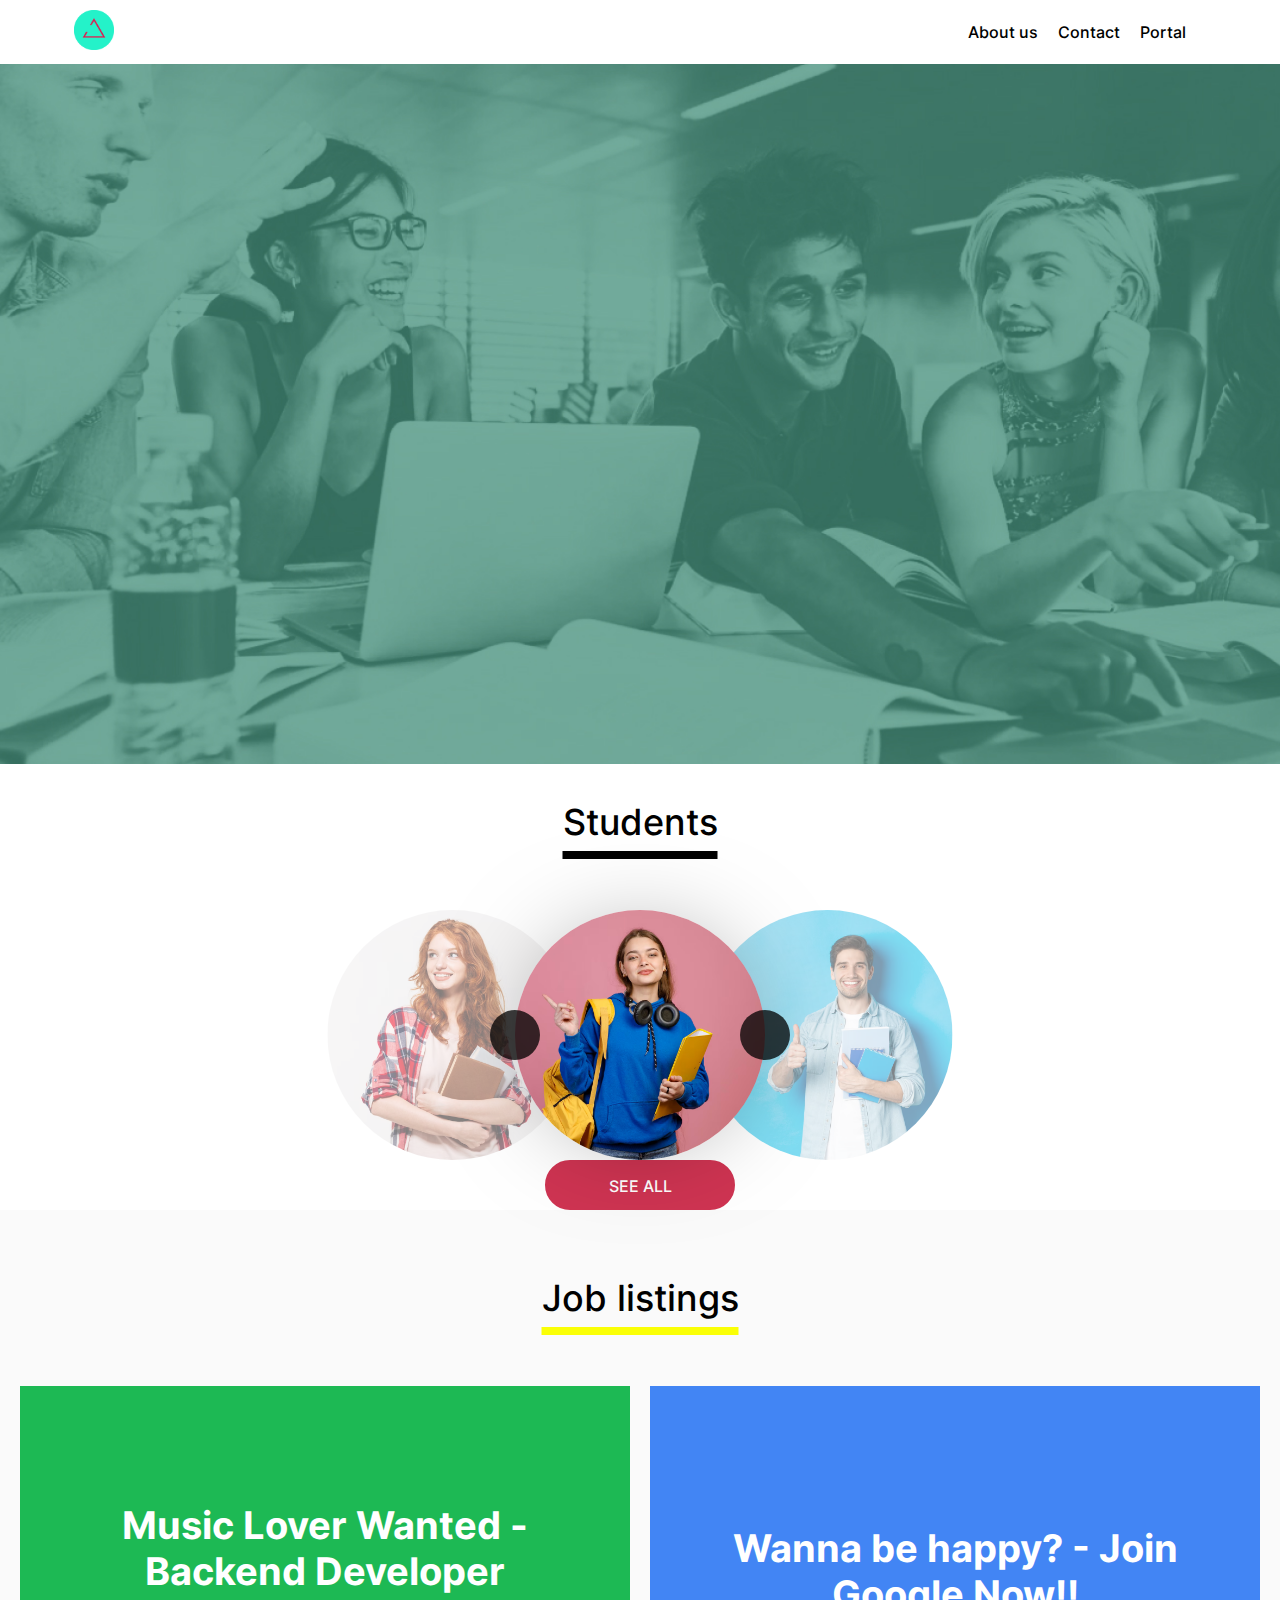
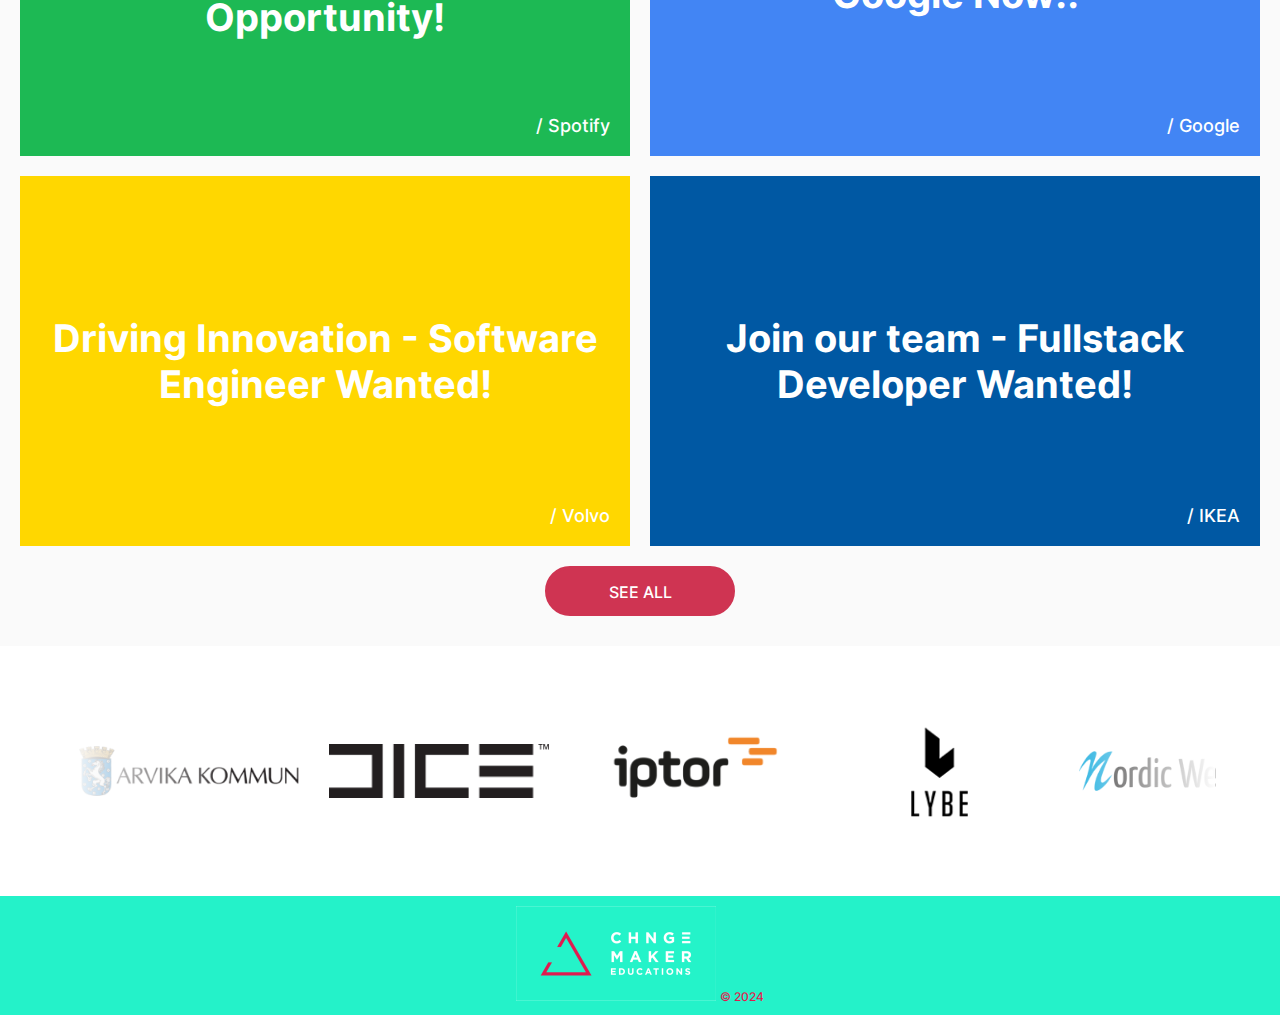
==== index.html @ f0b36feb "added button for student-slider" ====
<!DOCTYPE html>
<html lang="en">
  <head>
    <meta charset="UTF-8" />
    <meta name="viewport" content="width=device-width, initial-scale=1.0" />
    <title>LIA - Portal</title>
    <link rel="stylesheet" href="./styles/main.css" />
    <link rel="stylesheet" href="./styles/header-footer.css" />
    <link rel="stylesheet" href="./styles/media-query.css" />
    <link rel="stylesheet" href="./styles/org-slider.css" />
    <link rel="stylesheet" href="./styles/partner-card.css" />
    <link rel="stylesheet" href="./styles/student-slider.css">

    <script src="./scripts/jquery-3.7.1.js" defer></script>
    <script src="./scripts/mobile-menu.js" defer></script>
    <script src="./scripts/org-slider.js" defer></script>
    <script src="./scripts/partners.js" defer></script>
    <script src="./scripts/student-slider.js" defer></script>
  </head>
  <body>
    <header>
      <div class="logo">
        <a href="./index.html"><img src="./Images/logo.ico" /></a>
      </div>
      <nav id="main-nav">
        <div id="hamburger-menu">&#9776;</div>
        <ul id="menu">
          <li><a href="./html/about.html">About us</a></li>
          <li><a href="">Contact</a></li>
          <li class="portal-item">
            <a href="">Portal</a>
            <ul class="submenu">
              <li><a href="">students</a></li>
              <li><a href="">companies</a></li>
            </ul>
          </li>
        </ul>
      </nav>
    </header>

    <section class="banner"></section>
    

  <section class="students-container">
      <h3 class="section-title">Students</h3>
    <section class="student-slider-container">
      <div class="student-slider">
        <div class="student-picture active"><img src="Images/Student-slider/Student1.png" alt="Student#1"></div>
        <div class="student-picture next"><img src="Images/Student-slider/student2.png" alt="Student#2"></div>
        <div class="student-picture"><img src="Images/Student-slider/student3.png" alt="Student#3"></div>
        <div class="student-picture"><img src="Images/Student-slider/student4.png" alt="Student#4"></div>
        <div class="student-picture"><img src="Images/Student-slider/student5.png" alt="Student#5"></div>
        <div class="student-picture"><img src="Images/Student-slider/student6.png" alt="Student#6"></div>
        <div class="student-picture"><img src="Images/Student-slider/student7.png" alt="Student#7"></div>
        <div class="student-picture"><img src="Images/Student-slider/student8.png" alt="Student#8"></div>
        <div class="student-picture"><img src="Images/Student-slider/student9.png" alt="Student#9"></div>
        <div class="student-picture"><img src="Images/Student-slider/student10.png" alt="Student#10"></div>
        <div class="student-picture"><img src="Images/Student-slider/student11.png" alt="Student#11"></div>
        <div class="student-picture prev"><img src="Images/Student-slider/student12.png" alt="Student#12"></div>
          <div class="button-container">  
            <div class="button"><i></i></div>
            <div class="button"><i></i></div>
        </div>
      </div>
    </section>
    <div class="button-container-seeall">
      <div>
        <a href="html/student-page.html"><button class="see-all">SEE ALL</button></a>
      </div>
    </div>
  </section>

    <section class="partners">
      <h3 class="section-title">Job listings</h3>
      <div class="partner-cards"></div>
      <button class="see-all">SEE ALL</button>
    </section>

    <div id="popup-overlay" class="hidden"></div>
    <div id="partner-popup" class="hidden">
      <div class="popup-content">
        <img id="popup-logo" src="" alt="logo" />
        <h3 id="popup-name"></h3>
        <p id="popup-jobpost"></p>
        <p id="popup-jobdescription"></p>
        <p id="popup-email"></p>
        <button id="close-popup">Close</button>
      </div>
    </div>

    <div class="org-slider-container">
      <div class="org-slider">
        <div class="slide-track">
          <div class="slide">
            <img
              src="./Images/org-logos/arvikakommun-logo.png"
              alt="Arvika kommun" />
          </div>
          <div class="slide">
            <img src="./Images/org-logos/DICE-logo.png" alt="DICE" />
          </div>
          <div class="slide">
            <img src="./Images/org-logos/iptor-logo.png" alt="Iptor" />
          </div>
          <div class="slide">
            <img src="./Images/org-logos/lybe-logo.png" alt="Lybe" />
          </div>
          <div class="slide">
            <img
              src="./Images/org-logos/nordicwebteam-logo.png"
              alt="Nordic Web Team" />
          </div>
          <div class="slide">
            <img
              src="./Images/org-logos/star-republic-logo.png"
              alt="Star Republic" />
          </div>
          <div class="slide">
            <img
              src="./Images/org-logos/vastra_gotalandsregionen-logo.png"
              alt="Västra götalandsregionen" />
          </div>

          <div class="slide">
            <img
              src="./Images/org-logos/arvikakommun-logo.png"
              alt="Arvika kommun" />
          </div>
          <div class="slide">
            <img src="./Images/org-logos/DICE-logo.png" alt="DICE" />
          </div>
          <div class="slide">
            <img src="./Images/org-logos/iptor-logo.png" alt="Iptor" />
          </div>
          <div class="slide">
            <img src="./Images/org-logos/lybe-logo.png" alt="Lybe" />
          </div>
          <div class="slide">
            <img
              src="./Images/org-logos/nordicwebteam-logo.png"
              alt="Nordic Web Team" />
          </div>
          <div class="slide">
            <img
              src="./Images/org-logos/star-republic-logo.png"
              alt="Star Republic" />
          </div>
          <div class="slide">
            <img
              src="./Images/org-logos/vastra_gotalandsregionen-logo.png"
              alt="Västra götalandsregionen" />
          </div>
        </div>
      </div>
    </div>

    <footer>
      <img
        class="footer-logo"
        src="./Images/footer-logo.png"
        alt="Footer Image" />
      <span class="footer-text">&copy; 2024</span>
    </footer>
  </body>
---- styles/main.css ----
* {
  box-sizing: border-box;
}

@font-face {
  font-family: "Inter";
  src: url("../fonts/Inter/Inter-Regular.ttf");
  font-weight: normal;
}

@font-face {
  font-family: "Inter";
  src: url("../fonts/Inter/Inter-Medium.ttf");
  font-weight: medium;
}

@font-face {
  font-family: "Inter";
  src: url("../fonts/Inter/Inter-Bold.ttf");
  font-weight: bold;
}

html {
  height: 100vh;
}

a {
  color: #cf3452;
  text-decoration: none;
}

.banner {
  background-image: url(../Images/hero-welcome.jpeg);
  background-size: cover;
  background-position: center;
  height: 700px;
  display: flex;
  align-items: center;
  padding: 20px;
}

.banner-content {
  text-align: left;
  width: 100%;
}

.banner-content h1 {
  color: #fff;
  font-family: "Inter";
  font-size: 6rem;
  margin-bottom: 0.5rem;
}

.banner-content p {
  color: #fff;
  font-family: "Inter";
  font-size: 1.5rem;
  font-weight: medium;
  line-height: 2rem;
  margin-bottom: 1rem;
}

.button-group button {
  margin: 0;
  padding: 10px 20px;
}

.button-group {
  display: flex;
  gap: 10px;
  justify-content: flex-start;
  padding-top: 40px;
}

.partners {
  background-color: #fafafa;
  padding: 30px 0;
  text-align: center;
}

h3.section-title {
  font-family: "Inter";
  font-size: 2.25rem;
  font-weight: normal;
  padding-bottom: 30px;
  text-align: center;
  text-decoration: underline;
  text-decoration-thickness: 8px;
  text-underline-offset: 16px;
}

button,
a.link-button {
  padding: 8px 20px;
  border: none;
  background-color: #007bff;
  color: white;
  text-align: center;
  text-decoration: none;
  display: inline-block;
  cursor: pointer;
  border-radius: 50px;
  font-family: "Inter";
  font-size: 1rem;
  font-weight: normal;
  height: 50px;
  line-height: 30px;
  width: 190px;
  text-transform: uppercase;
  margin: 0;
}

button.see-all,
a.link-button.see-all {
  background-color: #cf3452;
  border: 3px solid #cf3452;
  color: #fff;
}

button.see-all:hover,
a.link-button.see-all:hover {
  background-color: #b42e49;
  border: 3px solid #b42e49;
  color: #fff;
}

button.secondary,
a.link-button.secondary {
  background-color: #fff;
  border: 3px solid #cf3452;
  color: #000;
}

button.secondary:hover,
a.link-button.secondary:hover {
  background-color: #b42e49;
  border: 3px solid #b42e49;
  color: #fff;
}

button.close {
  background-color: #eee;
  color: #000;
}

button.close:hover {
  background-color: #e6e6e6;
}

.partners .section-title {
  text-decoration-color: #faff06;
}

@media (min-width: 991px) {
  .banner-content {
    max-width: 1200px;
    margin: 0 auto;
  }

  .banner-content p {
    width: 80%;
  }
}
---- styles/header-footer.css ----
body {
    margin: 0;
    padding: 0;
    font-family: Inter;
}

header {
    background-color: rgb(155, 158, 155);
    box-shadow: 0 0 10px rgba(0, 0, 0, 0.1);
    display: flex;
    justify-content: space-between;
    align-items: center;
    padding: 10px;
    background: white;
    color: black;
}

.logo img {
    max-width: 40px;
    height: auto;
    margin-left: 64px;
}

#main-nav {
    display: flex;
    justify-content: center;
}

#hamburger-menu {
    font-size: 24px;
    cursor: pointer;
    display: none;
}

#menu {
    list-style: none;
    padding: 0;
    margin: 0;
    display: flex;
    margin-right: 64px;
}

#menu li {
    margin-right: 20px;
    position: relative;
}

#menu a {
    text-decoration: none;
    color: black;
}

#menu a:hover {
    text-decoration: underline;
}

.submenu {
    border: 1px solid black;
    border-radius: 3px;
    display: none;
    position: absolute;
    top: 100%;
    left: 0;
    background-color: white;
    box-shadow: 0 0 10px rgba(0, 0, 0, 0.1);
    padding: 10px;
    list-style: none;
    margin: 0;
    z-index: 1;
}

#menu li:hover .submenu {
    display: flex;
    flex-direction: column;
}

.submenu li {
    margin: 0;
    text-align: center;
}

footer {
    background-color: #24f2c9;
    color: #e01a4f;
    text-align: center;
    padding: 10px;
    width: 100%;
}


span {
    font-size: 12px;
}
---- styles/media-query.css ----
@media screen and (max-width: 991px) {

    .logo img {
        max-width: 40px;
        height: auto;
        margin-left: 30px;
    }

    #menu {
        border-radius: 3px;
        flex-direction: column;
        justify-content: flex-start;
        margin-left: 28px;
        position: relative;
        top: 0;
        margin: 5px;
        right: 0;
        background-color: rgb(155, 158, 155);
        box-shadow: 0 0 10px rgba(0, 0, 0, 0.1);
        width: 100%;
        display: none;
    }

    #menu li {
        text-align: center;
        margin-bottom: 10px;
        position: relative;
    }

    #menu a {
        display: block;
        padding: 10px;
        text-decoration: none;
        color: black;
        position: relative;
    }

    #menu a:hover {
        text-decoration: underline;
    }

    .submenu {
        display: none;
        position: relative;
        top: 0;
        left: 0;
        background-color: white;
        box-shadow: 0 0 10px rgba(0, 0, 0, 0.1);
        padding: 10px;
        list-style: none;
        margin: 0;
        z-index: 1;
        width: 100%;
    }

    #menu li:hover .submenu {
        display: flex;
        flex-direction: column;
        position: relative;
    }

    .submenu li {
        margin: 0;
        text-align: center;
    }

    .banner {
        height: 100px;
    }

    #hamburger-menu {
        color: #24f2c9;
        display: block;
        font-size: 24px;
        cursor: pointer;
    }
}
---- styles/org-slider.css ----
.org-slider {
    height: 250px;
    margin: auto;
    position: relative;
    width: 90%;
    display: grid;
    place-items: center;
    overflow: hidden;
}

.slide-track {
    display: flex;
    width: calc(250px * 14);
    animation: scroll 80s linear infinite;
}

.slide-track:hover {
    animation-play-state: paused;
}

@keyframes scroll {
    0% {
        transform: translateX(0);
    }

    100% {
        transform: translateX(calc(-250px * 7));
    }
}

.slide {
    height: 200px;
    width: 250px;
    display: flex;
    align-items: center;
    padding: 15px;
    perspective: 100px;
}

.slide>img {
    width: 100%;
    transition: transform 1s;
}

.slide>img:hover {
    transform: translateZ(20px);
}

.org-slider::before,
.org-slider::after {
    background:
        linear-gradient(to right,
            rgb(255, 255, 255, 1) 0%,
            rgba(255, 255, 255, 0) 100%);
    content: "";
    height: 100%;
    position: absolute;
    width: 15%;
    z-index: 2;
}

.org-slider::before {
    left: 0;
    top: 0;
}

.org-slider::after {
    right: 0;
    top: 0;
    transform: rotate(180deg);
}
---- styles/partner-card.css ----
* {
  box-sizing: border-box;
}

.partner-cards {
  display: flex;
  flex-wrap: wrap;
  justify-content: center;
  margin: 0 auto;
  padding: 0 20px;
  max-width: 1440px;
}

.partner-card {
  align-items: center;
  box-sizing: border-box;
  cursor: pointer;
  display: flex;
  height: 370px;
  justify-content: center;
  margin-bottom: 20px;
  overflow: hidden;
  padding: 20px;
  position: relative;
  width: calc(100%);
}

.job-title {
  color: #fff;
  font-family: Inter;
  font-size: 2.375rem;
  font-weight: bold;
  margin: 0;
  padding: 10px;
  text-align: center;
}

.partner-name {
  bottom: 10px;
  color: #fff;
  font-family: Inter;
  font-size: 1.125rem;
  font-weight: normal;
  margin: 0;
  padding: 10px;
  position: absolute;
  right: 10px;
  text-align: right;
}

#popup-overlay {
  background-color: #00000050;
  height: 100%;
  left: 0;
  position: fixed;
  top: 0;
  width: 100%;
  z-index: 900;
}

#partner-popup {
  background-color: #fff;
  border-radius: 10px;
  left: 50%;
  padding: 30px 20px;
  position: fixed;
  top: 50%;
  transform: translate(-50%, -50%);
  width: 90%;
  z-index: 1000;
}

#popup-logo {
  margin: 0 auto;
  max-width: 200px;
  max-height: 50px;
}

#popup-jobpost {
  font-style: italic;
}

#popup-jobdescription {
  line-height: 1.5;
}

.hidden {
  display: none;
}

@media (min-width: 991px) {
  .partner-card {
    width: calc(50% - 10px);
    margin-right: 20px;
  }
  .partner-card:nth-of-type(2n) {
    margin-right: 0;
  }

  #partner-popup {
    width: 780px;
  }
}
---- styles/student-slider.css ----
.student-slider-container {
 height: 250px;
}

.student-slider {
  position: relative;
  top: 50%;
  left: 50%;
  transform: translate(-50%, -50%);
  user-select: none;
}

.student-slider .student-picture {
  position: absolute;
  top: 50%;
  left: 50%;
  transform: translate(-50%, -50%);
  width: 250px;
  height: 250px;
  border-radius: 50%;
  overflow: hidden;
  transition: all 300ms ease-in-out;
  z-index: -1;  
  opacity: 0;
}

.student-picture img {
  width: 100%;
  height: 100%;
  object-fit: cover;
}

.student-picture.active {
  opacity: 1;
  z-index: 99;
  box-shadow: 0px 0px 105px -35px rgba(0, 0, 0, 0.5);
}

.student-picture.prev {
  z-index: 2;
  opacity: 0.5;
  transform: translate(-125%, -50%);
}

.student-picture.next {
  z-index: 2;
  opacity: 0.5;
  transform: translate(25%, -50%);
}

.student-slider .button-container {
  position: absolute;
  top: 50%;
  left: 50%;
  transform: translate(-50%, -50%);
  width: 250px;
  z-index: 99; /* 99 to make whole button appear above active picture*/
}

.button-container .button {
  color: #fff;
  font-size: 32px;
  cursor: pointer;
  position: relative;
  opacity: 0.75;
  transition: all 0.5s ease-in-out;
}

.button-container .button:hover {
  opacity: 1;
}

.button-container .button::before {
  content: "";
  position: absolute;
  top: 50%;
  left: 50%;
  transform: translate(-50%, -50%);
  width: 50px;
  height: 50px;
  background-color: rgba(0, 0, 0, 1);
  border-radius: 50%;
  z-index: -99;
}

.button-container .button:nth-child(1) {
  float: left;
}

.button-container .button:nth-child(2) {
  float: right;
}

.button-container-seeall {
  height: auto;
  display: flex;
  align-items: center;
  justify-content: center;
}



@media screen and (max-width:991px) {

  .student-slider .student-picture {
    width: 150px;
    height: 150px;
  }

  .student-slider-container {
    height: 150px;
    width: auto;
   }

   .student-slider .button-container {
    width: 150px;
   }
  
}
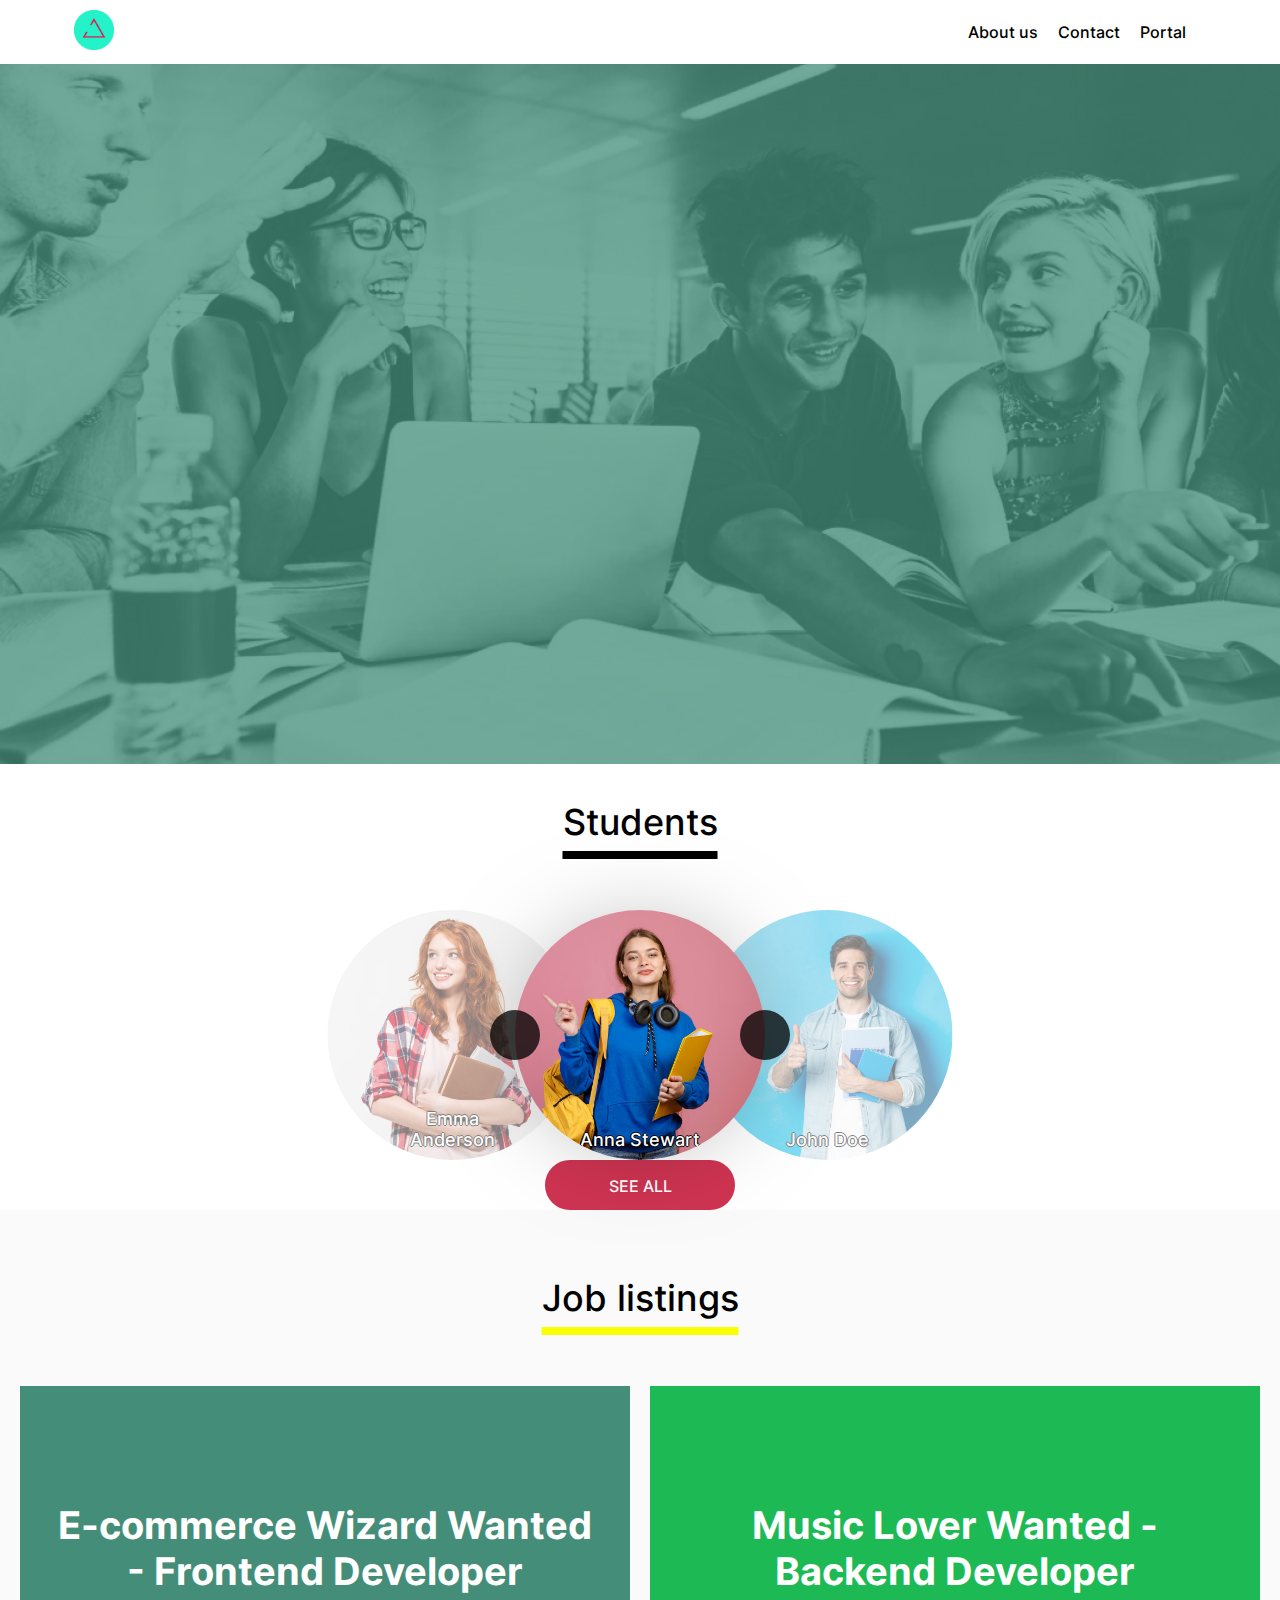
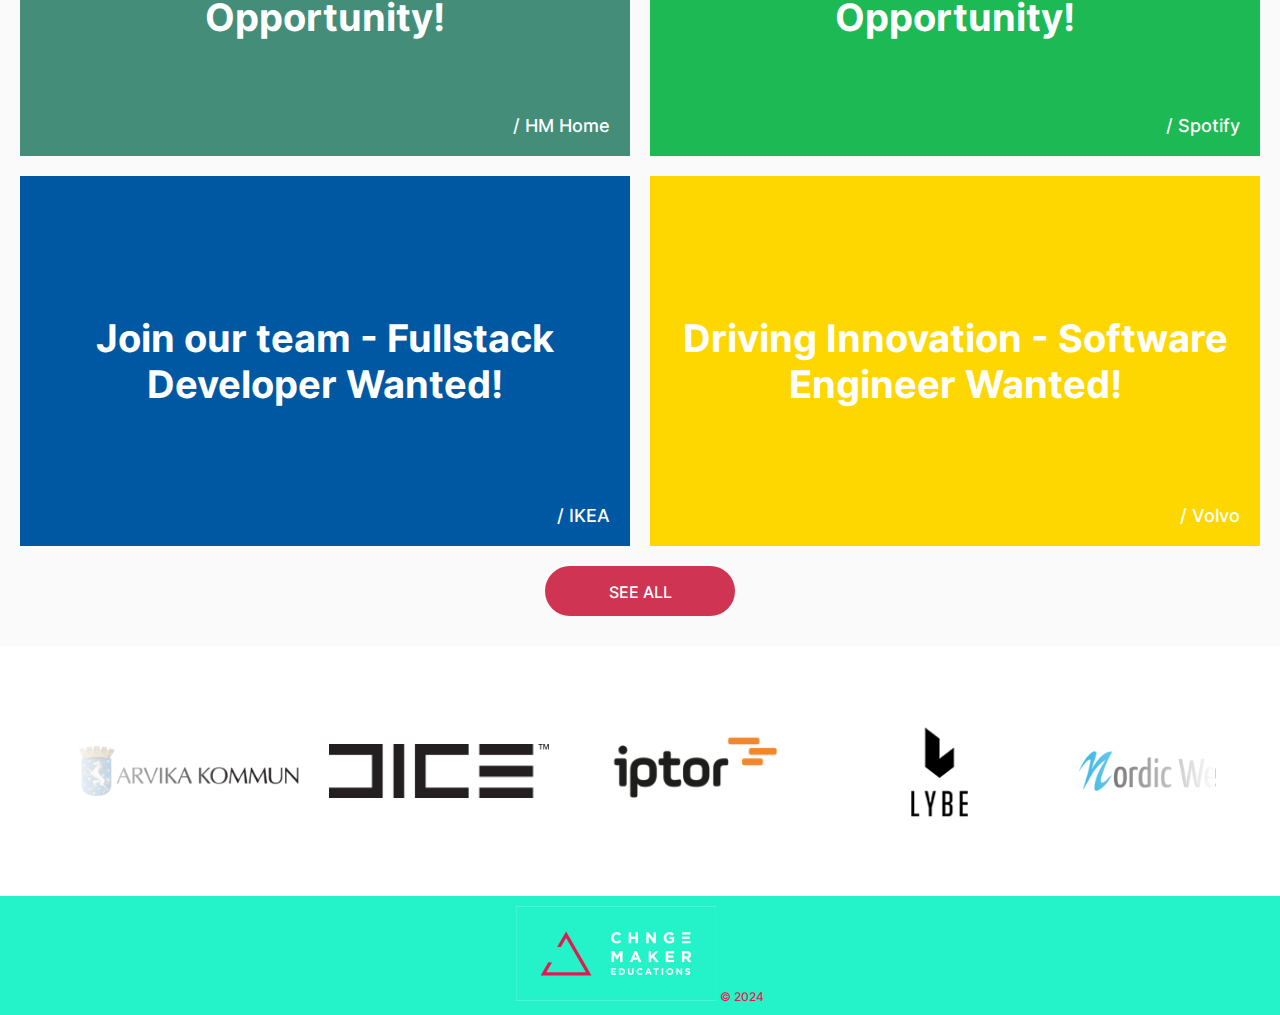
==== commit 623da36c: "Added names to student-slider pictures + Css" ====
--- a/index.html
+++ b/index.html
@@ -45,18 +45,42 @@
       <h3 class="section-title">Students</h3>
     <section class="student-slider-container">
       <div class="student-slider">
-        <div class="student-picture active"><img src="Images/Student-slider/Student1.png" alt="Student#1"></div>
-        <div class="student-picture next"><img src="Images/Student-slider/student2.png" alt="Student#2"></div>
-        <div class="student-picture"><img src="Images/Student-slider/student3.png" alt="Student#3"></div>
-        <div class="student-picture"><img src="Images/Student-slider/student4.png" alt="Student#4"></div>
-        <div class="student-picture"><img src="Images/Student-slider/student5.png" alt="Student#5"></div>
-        <div class="student-picture"><img src="Images/Student-slider/student6.png" alt="Student#6"></div>
-        <div class="student-picture"><img src="Images/Student-slider/student7.png" alt="Student#7"></div>
-        <div class="student-picture"><img src="Images/Student-slider/student8.png" alt="Student#8"></div>
-        <div class="student-picture"><img src="Images/Student-slider/student9.png" alt="Student#9"></div>
-        <div class="student-picture"><img src="Images/Student-slider/student10.png" alt="Student#10"></div>
-        <div class="student-picture"><img src="Images/Student-slider/student11.png" alt="Student#11"></div>
-        <div class="student-picture prev"><img src="Images/Student-slider/student12.png" alt="Student#12"></div>
+        <div class="student-picture active"><img src="Images/Student-slider/Student1.png" alt="Student#1">
+          <p class="student-name">Anna Stewart</p>
+        </div>
+        <div class="student-picture next"><img src="Images/Student-slider/student2.png" alt="Student#2">
+          <p class="student-name">John Doe</p>
+        </div>
+        <div class="student-picture"><img src="Images/Student-slider/student3.png" alt="Student#3">
+          <p class="student-name">Alice Johnson</p>
+        </div>
+        <div class="student-picture"><img src="Images/Student-slider/student4.png" alt="Student#4">
+          <p class="student-name">Ahmed Hassan</p>
+        </div>
+        <div class="student-picture"><img src="Images/Student-slider/student5.png" alt="Student#5">
+          <p class="student-name">Eva Martinez</p>
+        </div>
+        <div class="student-picture"><img src="Images/Student-slider/student6.png" alt="Student#6">
+          <p class="student-name">Mia Johnson</p>
+        </div>
+        <div class="student-picture"><img src="Images/Student-slider/student7.png" alt="Student#7">
+          <p class="student-name">Bob Smith</p>
+        </div>
+        <div class="student-picture"><img src="Images/Student-slider/student8.png" alt="Student#8">
+          <p class="student-name">Sophia Kim</p>
+        </div>
+        <div class="student-picture"><img src="Images/Student-slider/student9.png" alt="Student#9">
+          <p class="student-name">Michael Chen</p>
+        </div>
+        <div class="student-picture"><img src="Images/Student-slider/student10.png" alt="Student#10">
+          <p class="student-name">Luca Rossi</p>
+        </div>
+        <div class="student-picture"><img src="Images/Student-slider/student11.png" alt="Student#11">
+          <p class="student-name">Yuki Tanaka</p>
+        </div>
+        <div class="student-picture prev"><img src="Images/Student-slider/student12.png" alt="Student#12">
+          <p class="student-name">Emma Anderson</p>
+        </div>
           <div class="button-container">  
             <div class="button"><i></i></div>
             <div class="button"><i></i></div>
--- a/styles/student-slider.css
+++ b/styles/student-slider.css
@@ -100,6 +100,18 @@
   justify-content: center;
 }
 
+.student-slider .student-name {
+  position: absolute;
+  bottom: 10px;
+  left: 50%;
+  transform: translateX(-50%);
+  color: #fff;
+  text-shadow: -1px 0 black, 0 1px black, 1px 0 black, 0 -1px black;
+  font-size: 18px;
+  text-align: center;
+  margin: 0;
+}
+
 
 
 @media screen and (max-width:991px) {
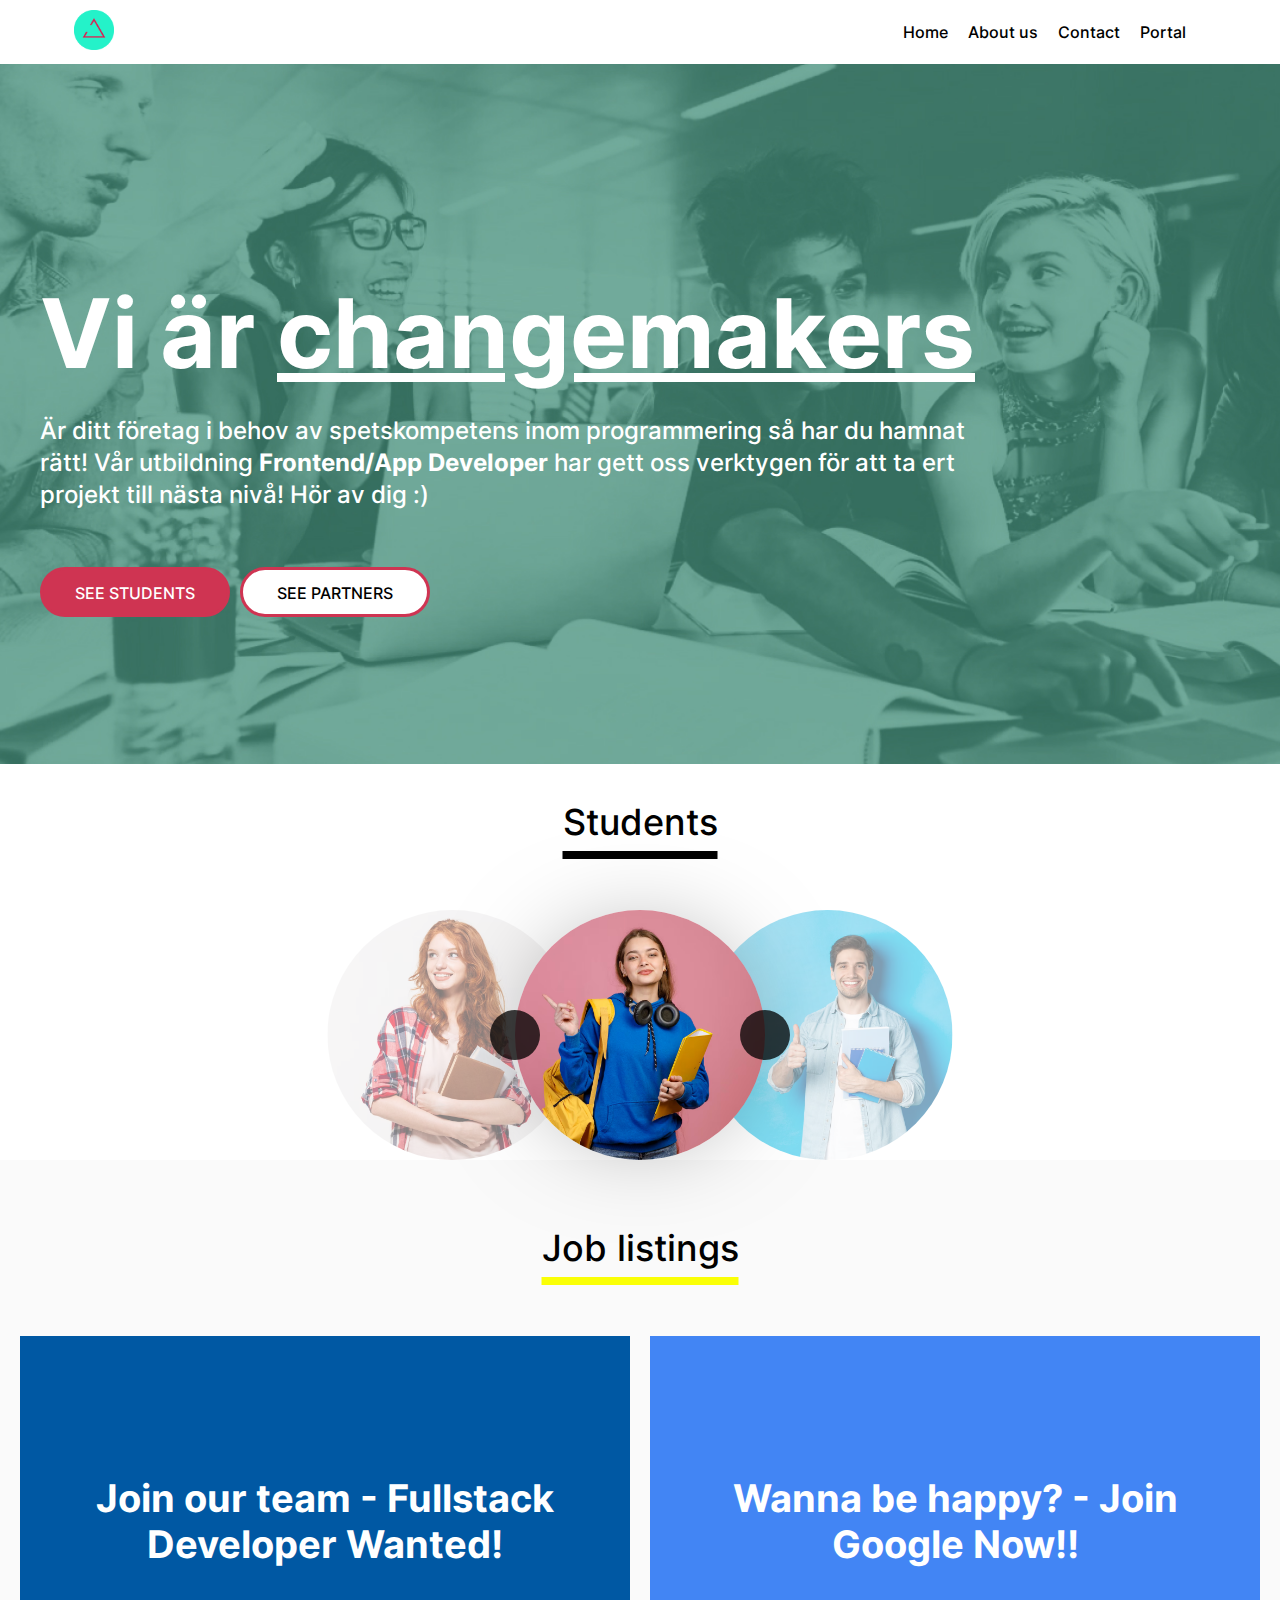
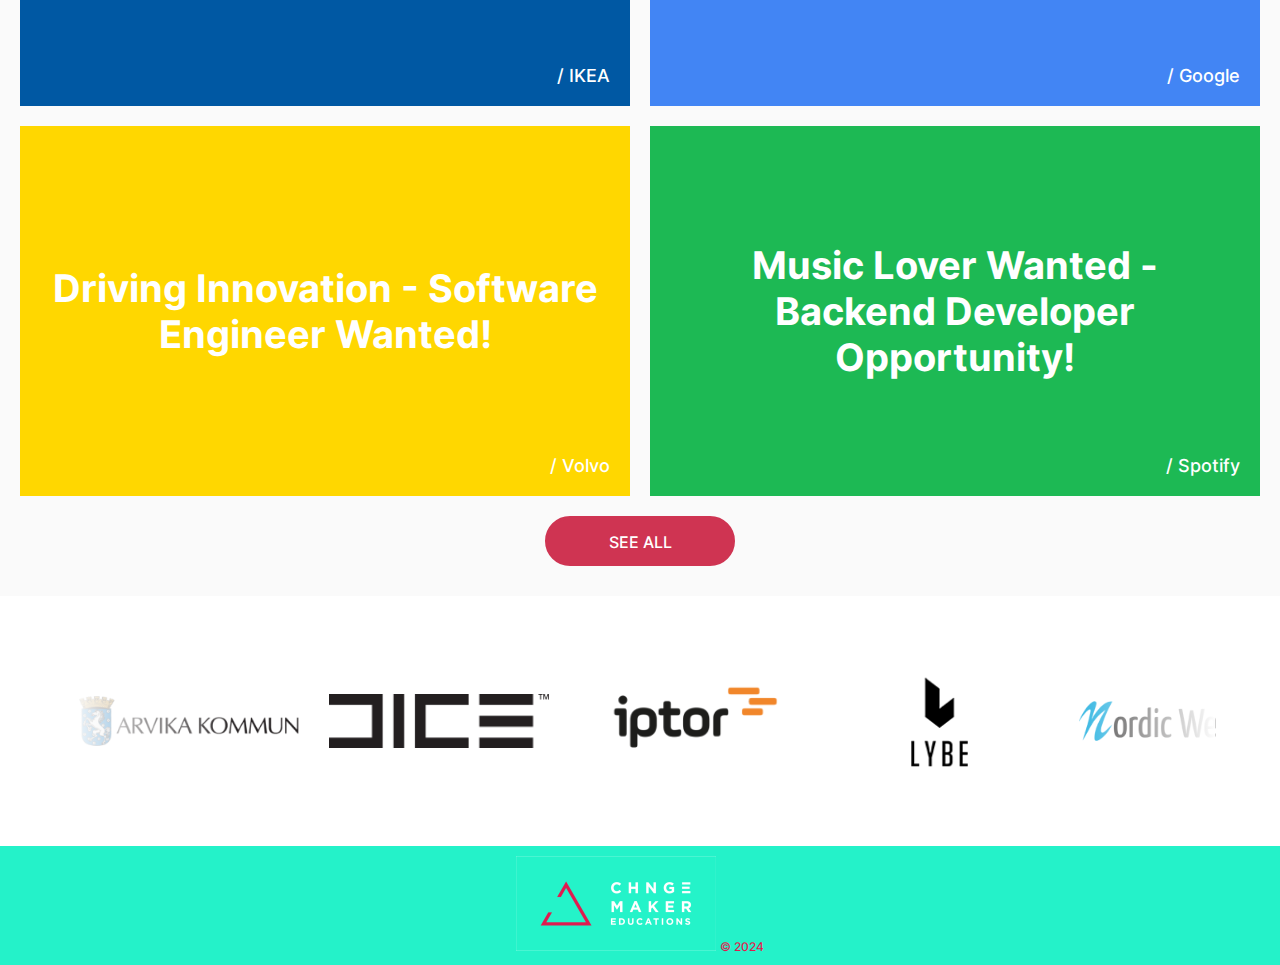
==== commit 4db6fd2e: "Merge branch 'develop' into feature/student-card" ====
--- a/index.html
+++ b/index.html
@@ -9,13 +9,14 @@
     <link rel="stylesheet" href="./styles/media-query.css" />
     <link rel="stylesheet" href="./styles/org-slider.css" />
     <link rel="stylesheet" href="./styles/partner-card.css" />
-    <link rel="stylesheet" href="./styles/student-slider.css">
+    <link rel="stylesheet" href="./styles/student-slider.css" />
 
     <script src="./scripts/jquery-3.7.1.js" defer></script>
     <script src="./scripts/mobile-menu.js" defer></script>
     <script src="./scripts/org-slider.js" defer></script>
     <script src="./scripts/partners.js" defer></script>
     <script src="./scripts/student-slider.js" defer></script>
+    <script src="./scripts/submenu.js" defer></script>
   </head>
   <body>
     <header>
@@ -25,74 +26,82 @@
       <nav id="main-nav">
         <div id="hamburger-menu">&#9776;</div>
         <ul id="menu">
+          <li><a href="./index.html">Home</a></li>
           <li><a href="./html/about.html">About us</a></li>
           <li><a href="">Contact</a></li>
-          <li class="portal-item">
-            <a href="">Portal</a>
-            <ul class="submenu">
-              <li><a href="">students</a></li>
-              <li><a href="">companies</a></li>
+          <li class="portal">
+            <a href="#" id="portal">Portal</a>
+            <ul class="submenu" id="submenu">
+              <li><a href="./html/student-page.html">Students</a></li>
+              <li><a href="">Partners</a></li>
             </ul>
           </li>
         </ul>
       </nav>
     </header>
 
-    <section class="banner"></section>
-    
-
-  <section class="students-container">
+    <section class="banner">
+      <div class="banner-content">
+        <h1>Vi är <u>changemakers</u></h1>
+        <p>
+          Är ditt företag i behov av spetskompetens inom programmering så har du
+          hamnat rätt! Vår utbildning <strong>Frontend/App Developer</strong></Frontend> har gett oss
+          verktygen för att ta ert projekt till nästa nivå! Hör av dig :)
+        </p>
+        <div class="button-group">
+          <a href="./html/student-page.html" class="link-button see-all">See students</a>
+          <a href="./html/partners.html" class="link-button secondary">See partners</a>
+        </div>
+      </div>
+    </section>
+
+    <section class="students-container">
       <h3 class="section-title">Students</h3>
-    <section class="student-slider-container">
-      <div class="student-slider">
-        <div class="student-picture active"><img src="Images/Student-slider/Student1.png" alt="Student#1">
-          <p class="student-name">Anna Stewart</p>
-        </div>
-        <div class="student-picture next"><img src="Images/Student-slider/student2.png" alt="Student#2">
-          <p class="student-name">John Doe</p>
-        </div>
-        <div class="student-picture"><img src="Images/Student-slider/student3.png" alt="Student#3">
-          <p class="student-name">Alice Johnson</p>
-        </div>
-        <div class="student-picture"><img src="Images/Student-slider/student4.png" alt="Student#4">
-          <p class="student-name">Ahmed Hassan</p>
-        </div>
-        <div class="student-picture"><img src="Images/Student-slider/student5.png" alt="Student#5">
-          <p class="student-name">Eva Martinez</p>
-        </div>
-        <div class="student-picture"><img src="Images/Student-slider/student6.png" alt="Student#6">
-          <p class="student-name">Mia Johnson</p>
-        </div>
-        <div class="student-picture"><img src="Images/Student-slider/student7.png" alt="Student#7">
-          <p class="student-name">Bob Smith</p>
-        </div>
-        <div class="student-picture"><img src="Images/Student-slider/student8.png" alt="Student#8">
-          <p class="student-name">Sophia Kim</p>
-        </div>
-        <div class="student-picture"><img src="Images/Student-slider/student9.png" alt="Student#9">
-          <p class="student-name">Michael Chen</p>
-        </div>
-        <div class="student-picture"><img src="Images/Student-slider/student10.png" alt="Student#10">
-          <p class="student-name">Luca Rossi</p>
-        </div>
-        <div class="student-picture"><img src="Images/Student-slider/student11.png" alt="Student#11">
-          <p class="student-name">Yuki Tanaka</p>
-        </div>
-        <div class="student-picture prev"><img src="Images/Student-slider/student12.png" alt="Student#12">
-          <p class="student-name">Emma Anderson</p>
-        </div>
-          <div class="button-container">  
+      <section class="student-slider-container">
+        <div class="student-slider">
+          <div class="student-picture active">
+            <img src="Images/Student-slider/Student1.png" alt="Student#1" />
+          </div>
+          <div class="student-picture next">
+            <img src="Images/Student-slider/student2.png" alt="Student#2" />
+          </div>
+          <div class="student-picture">
+            <img src="Images/Student-slider/student3.png" alt="Student#3" />
+          </div>
+          <div class="student-picture">
+            <img src="Images/Student-slider/student4.png" alt="Student#4" />
+          </div>
+          <div class="student-picture">
+            <img src="Images/Student-slider/student5.png" alt="Student#5" />
+          </div>
+          <div class="student-picture">
+            <img src="Images/Student-slider/student6.png" alt="Student#6" />
+          </div>
+          <div class="student-picture">
+            <img src="Images/Student-slider/student7.png" alt="Student#7" />
+          </div>
+          <div class="student-picture">
+            <img src="Images/Student-slider/student8.png" alt="Student#8" />
+          </div>
+          <div class="student-picture">
+            <img src="Images/Student-slider/student9.png" alt="Student#9" />
+          </div>
+          <div class="student-picture">
+            <img src="Images/Student-slider/student10.png" alt="Student#10" />
+          </div>
+          <div class="student-picture">
+            <img src="Images/Student-slider/student11.png" alt="Student#11" />
+          </div>
+          <div class="student-picture prev">
+            <img src="Images/Student-slider/student12.png" alt="Student#12" />
+          </div>
+          <div class="button-container">
             <div class="button"><i></i></div>
             <div class="button"><i></i></div>
+          </div>
         </div>
-      </div>
+      </section>
     </section>
-    <div class="button-container-seeall">
-      <div>
-        <a href="html/student-page.html"><button class="see-all">SEE ALL</button></a>
-      </div>
-    </div>
-  </section>
 
     <section class="partners">
       <h3 class="section-title">Job listings</h3>
@@ -107,8 +116,10 @@
         <h3 id="popup-name"></h3>
         <p id="popup-jobpost"></p>
         <p id="popup-jobdescription"></p>
-        <p id="popup-email"></p>
-        <button id="close-popup">Close</button>
+        <a target="_blank" id="popup-email">
+          <button class="see-all">Contact us</button>
+        </a>
+        <button class="close" id="close-popup">Close</button>
       </div>
     </div>
 
@@ -186,5 +197,4 @@
       <span class="footer-text">&copy; 2024</span>
     </footer>
   </body>
-
-
+</html>
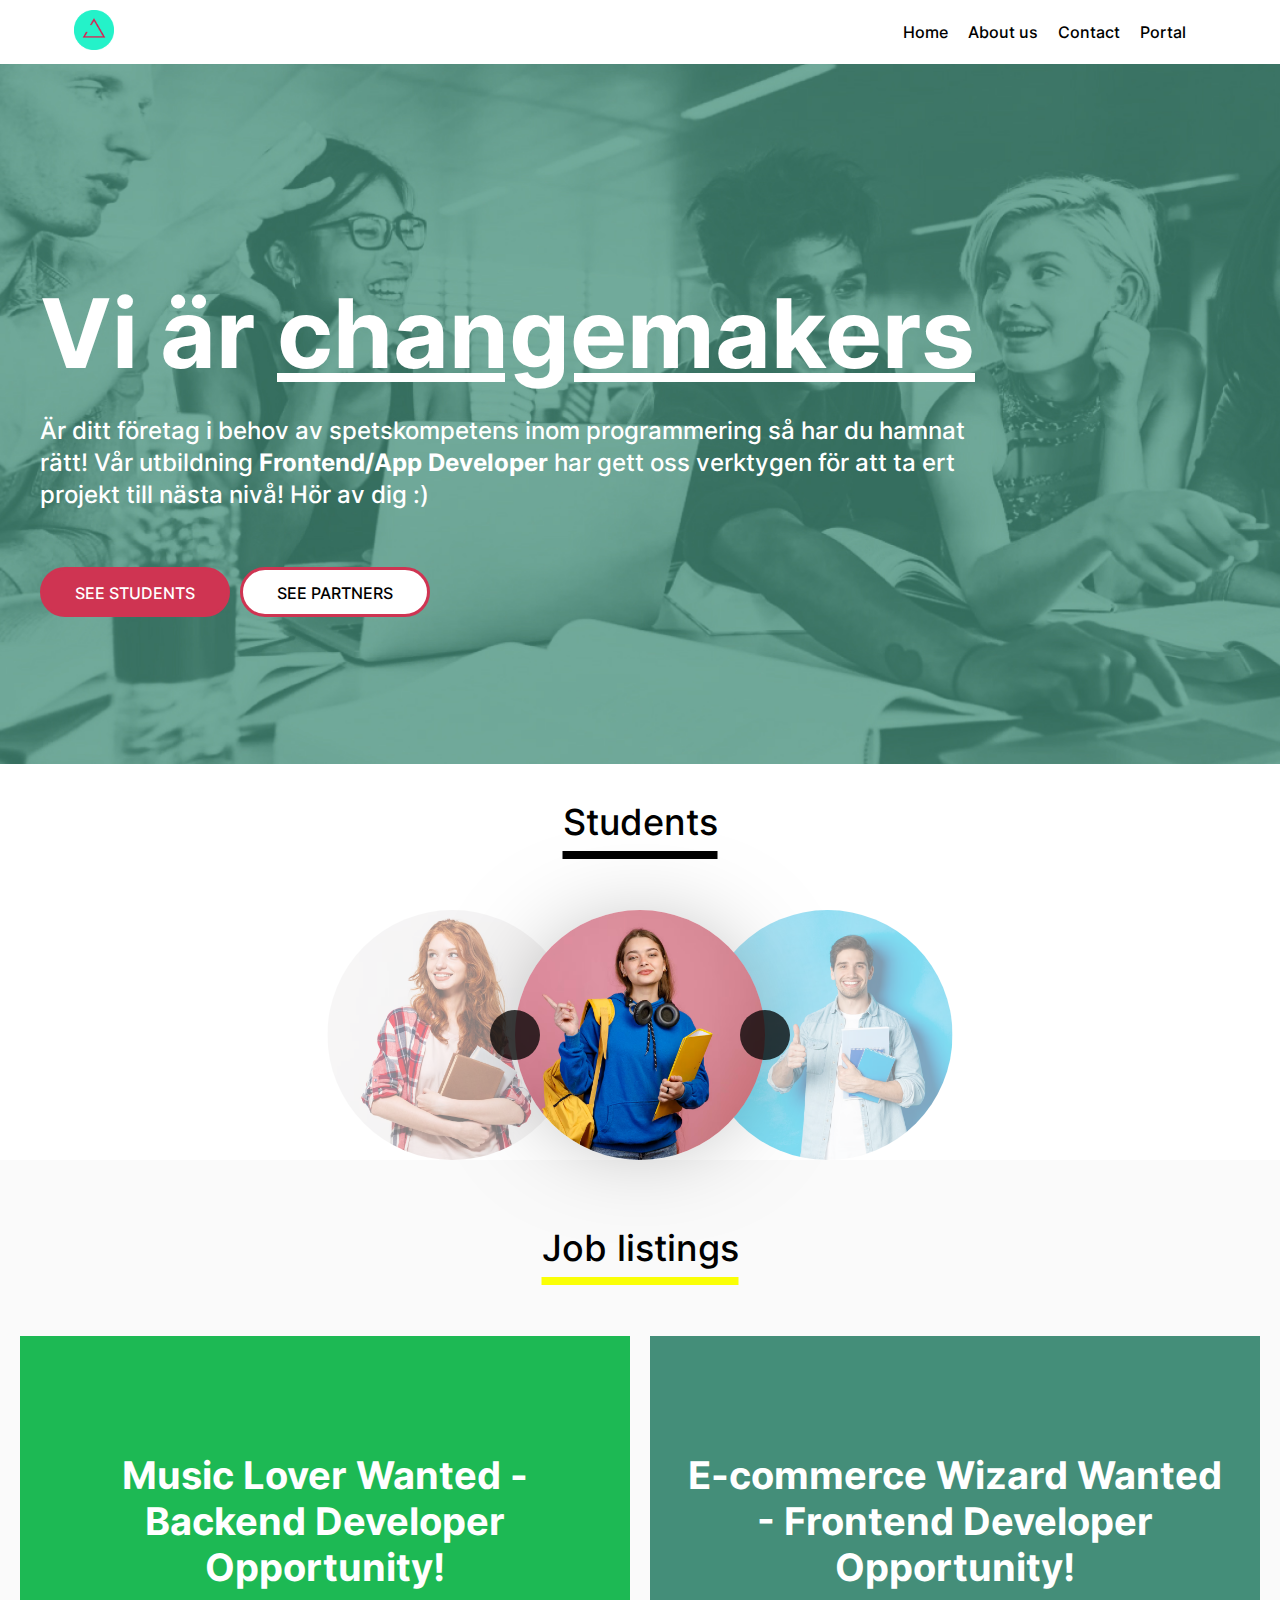
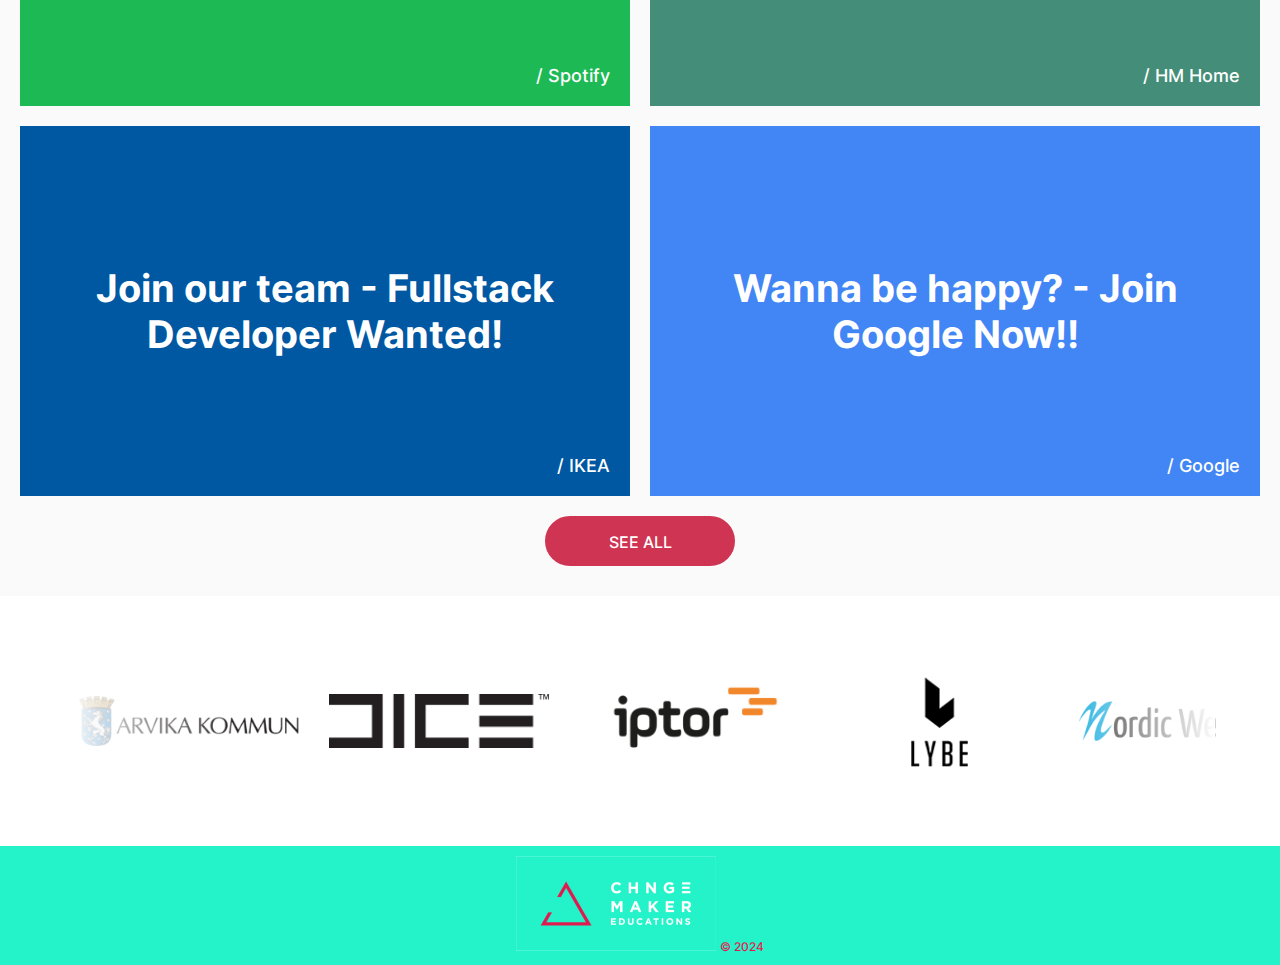
==== commit 700e763b: "merge with develop" ====
--- a/index.html
+++ b/index.html
@@ -57,51 +57,27 @@
 
     <section class="students-container">
       <h3 class="section-title">Students</h3>
-      <section class="student-slider-container">
-        <div class="student-slider">
-          <div class="student-picture active">
-            <img src="Images/Student-slider/Student1.png" alt="Student#1" />
-          </div>
-          <div class="student-picture next">
-            <img src="Images/Student-slider/student2.png" alt="Student#2" />
-          </div>
-          <div class="student-picture">
-            <img src="Images/Student-slider/student3.png" alt="Student#3" />
-          </div>
-          <div class="student-picture">
-            <img src="Images/Student-slider/student4.png" alt="Student#4" />
-          </div>
-          <div class="student-picture">
-            <img src="Images/Student-slider/student5.png" alt="Student#5" />
-          </div>
-          <div class="student-picture">
-            <img src="Images/Student-slider/student6.png" alt="Student#6" />
-          </div>
-          <div class="student-picture">
-            <img src="Images/Student-slider/student7.png" alt="Student#7" />
-          </div>
-          <div class="student-picture">
-            <img src="Images/Student-slider/student8.png" alt="Student#8" />
-          </div>
-          <div class="student-picture">
-            <img src="Images/Student-slider/student9.png" alt="Student#9" />
-          </div>
-          <div class="student-picture">
-            <img src="Images/Student-slider/student10.png" alt="Student#10" />
-          </div>
-          <div class="student-picture">
-            <img src="Images/Student-slider/student11.png" alt="Student#11" />
-          </div>
-          <div class="student-picture prev">
-            <img src="Images/Student-slider/student12.png" alt="Student#12" />
-          </div>
-          <div class="button-container">
+    <section class="student-slider-container">
+      <div class="student-slider">
+        <div class="student-picture active"><img src="Images/Student-slider/Student1.png" alt="Student#1"></div>
+        <div class="student-picture next"><img src="Images/Student-slider/student2.png" alt="Student#2"></div>
+        <div class="student-picture"><img src="Images/Student-slider/student3.png" alt="Student#3"></div>
+        <div class="student-picture"><img src="Images/Student-slider/student4.png" alt="Student#4"></div>
+        <div class="student-picture"><img src="Images/Student-slider/student5.png" alt="Student#5"></div>
+        <div class="student-picture"><img src="Images/Student-slider/student6.png" alt="Student#6"></div>
+        <div class="student-picture"><img src="Images/Student-slider/student7.png" alt="Student#7"></div>
+        <div class="student-picture"><img src="Images/Student-slider/student8.png" alt="Student#8"></div>
+        <div class="student-picture"><img src="Images/Student-slider/student9.png" alt="Student#9"></div>
+        <div class="student-picture"><img src="Images/Student-slider/student10.png" alt="Student#10"></div>
+        <div class="student-picture"><img src="Images/Student-slider/student11.png" alt="Student#11"></div>
+        <div class="student-picture prev"><img src="Images/Student-slider/student12.png" alt="Student#12"></div>
+          <div class="button-container">  
             <div class="button"><i></i></div>
             <div class="button"><i></i></div>
-          </div>
         </div>
-      </section>
+      </div>
     </section>
+  </section>
 
     <section class="partners">
       <h3 class="section-title">Job listings</h3>
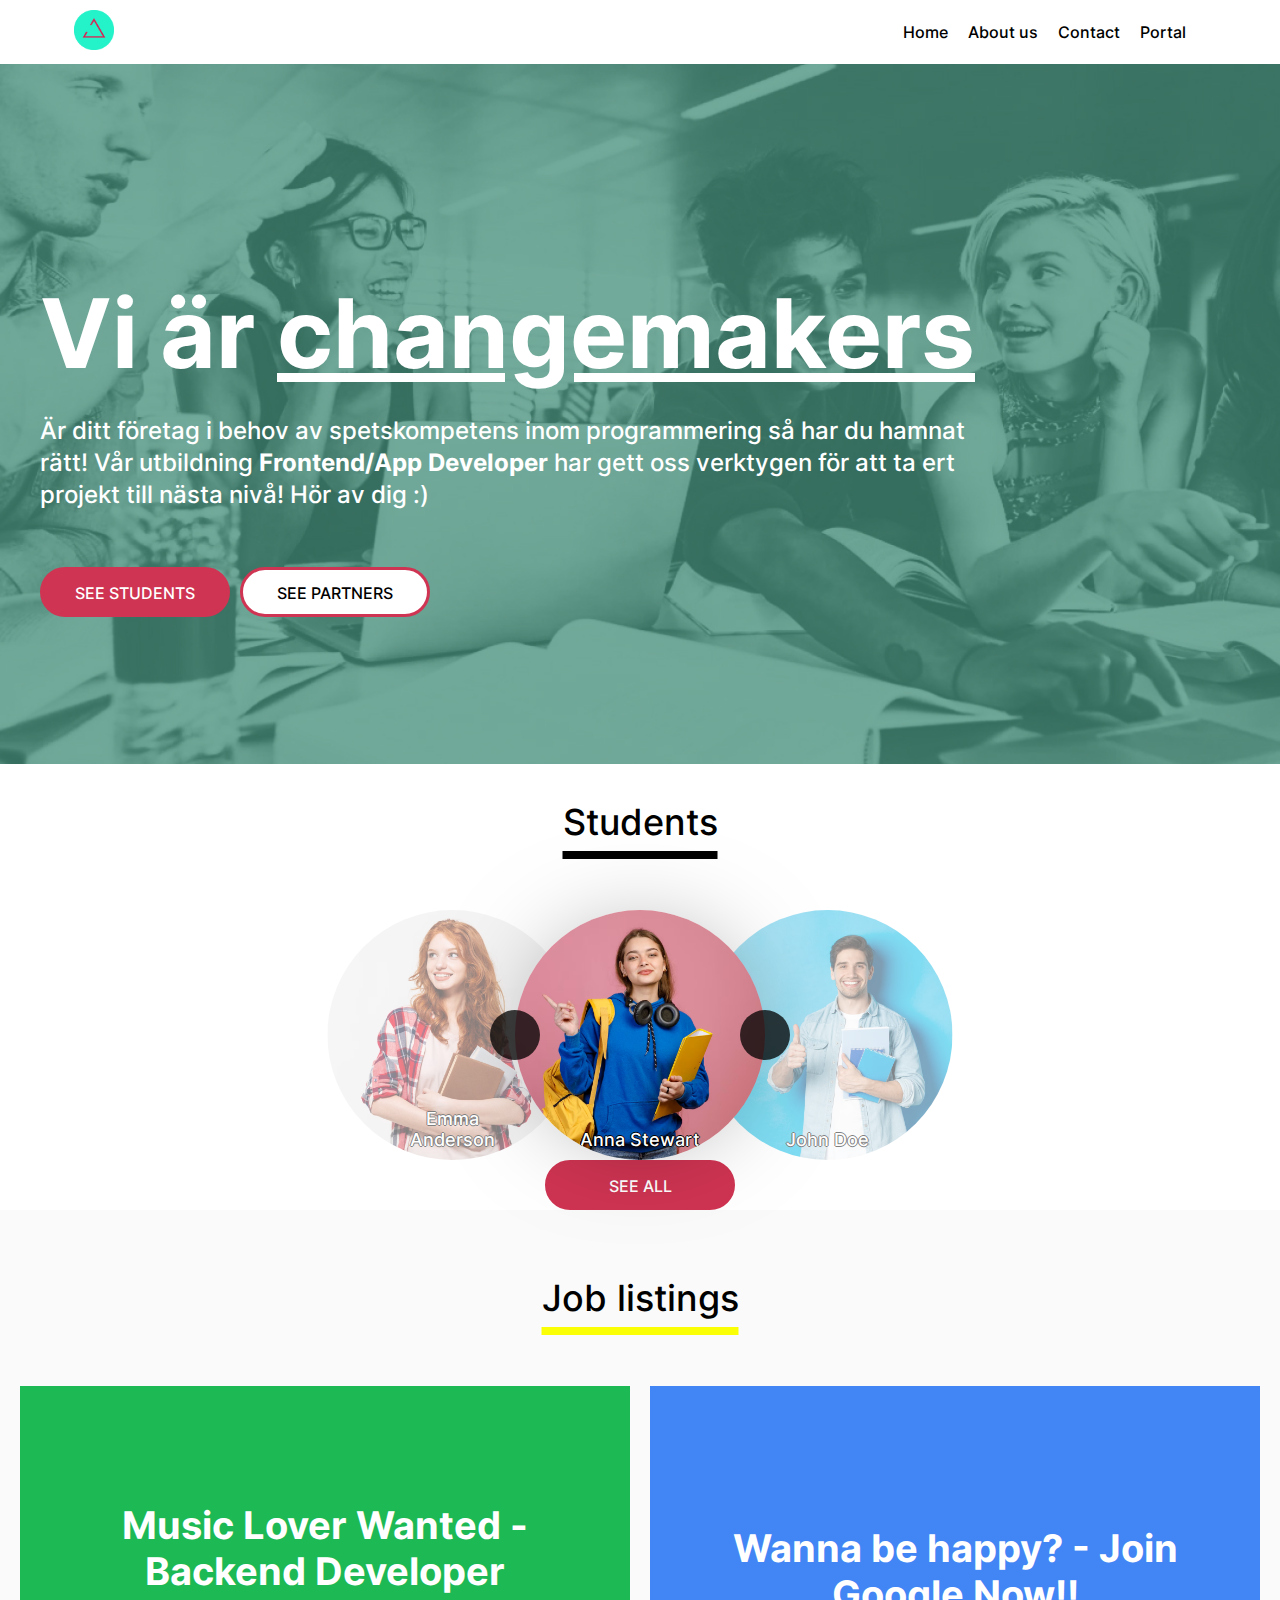
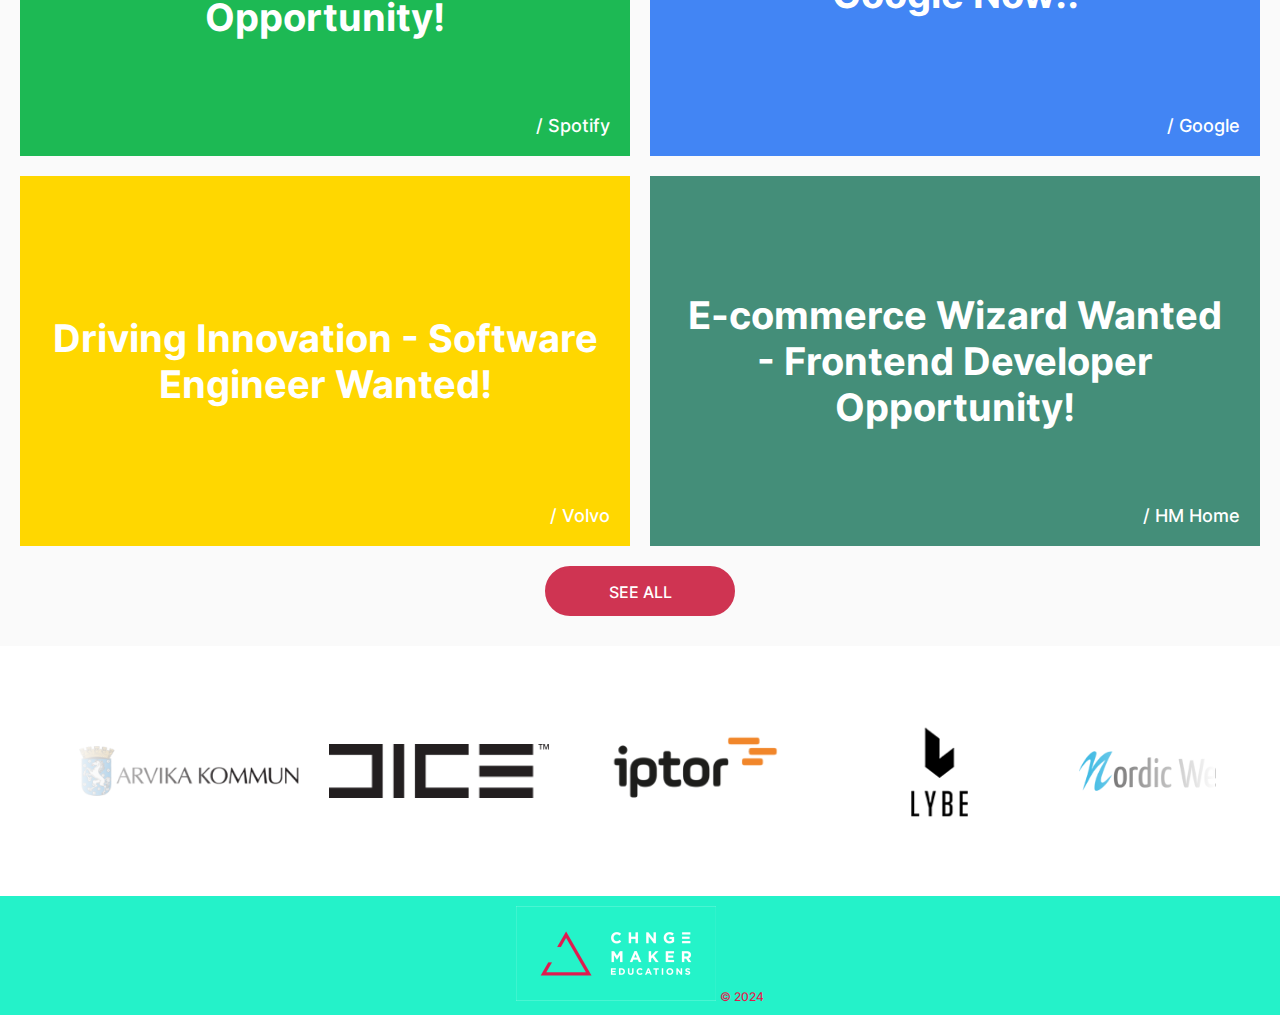
==== commit 1b16638c: "merge-conflict fix for index.html student-name" ====
--- a/index.html
+++ b/index.html
@@ -59,24 +59,53 @@
       <h3 class="section-title">Students</h3>
     <section class="student-slider-container">
       <div class="student-slider">
-        <div class="student-picture active"><img src="Images/Student-slider/Student1.png" alt="Student#1"></div>
-        <div class="student-picture next"><img src="Images/Student-slider/student2.png" alt="Student#2"></div>
-        <div class="student-picture"><img src="Images/Student-slider/student3.png" alt="Student#3"></div>
-        <div class="student-picture"><img src="Images/Student-slider/student4.png" alt="Student#4"></div>
-        <div class="student-picture"><img src="Images/Student-slider/student5.png" alt="Student#5"></div>
-        <div class="student-picture"><img src="Images/Student-slider/student6.png" alt="Student#6"></div>
-        <div class="student-picture"><img src="Images/Student-slider/student7.png" alt="Student#7"></div>
-        <div class="student-picture"><img src="Images/Student-slider/student8.png" alt="Student#8"></div>
-        <div class="student-picture"><img src="Images/Student-slider/student9.png" alt="Student#9"></div>
-        <div class="student-picture"><img src="Images/Student-slider/student10.png" alt="Student#10"></div>
-        <div class="student-picture"><img src="Images/Student-slider/student11.png" alt="Student#11"></div>
-        <div class="student-picture prev"><img src="Images/Student-slider/student12.png" alt="Student#12"></div>
+        <div class="student-picture active"><img src="Images/Student-slider/Student1.png" alt="Student#1">
+          <p class="student-name">Anna Stewart</p>
+        </div>
+        <div class="student-picture next"><img src="Images/Student-slider/student2.png" alt="Student#2">
+          <p class="student-name">John Doe</p>
+        </div>
+        <div class="student-picture"><img src="Images/Student-slider/student3.png" alt="Student#3">
+          <p class="student-name">Alice Johnson</p>
+        </div>
+        <div class="student-picture"><img src="Images/Student-slider/student4.png" alt="Student#4">
+          <p class="student-name">Ahmed Hassan</p>
+        </div>
+        <div class="student-picture"><img src="Images/Student-slider/student5.png" alt="Student#5">
+          <p class="student-name">Eva Martinez</p>
+        </div>
+        <div class="student-picture"><img src="Images/Student-slider/student6.png" alt="Student#6">
+          <p class="student-name">Mia Johnson</p>
+        </div>
+        <div class="student-picture"><img src="Images/Student-slider/student7.png" alt="Student#7">
+          <p class="student-name">Bob Smith</p>
+        </div>
+        <div class="student-picture"><img src="Images/Student-slider/student8.png" alt="Student#8">
+          <p class="student-name">Sophia Kim</p>
+        </div>
+        <div class="student-picture"><img src="Images/Student-slider/student9.png" alt="Student#9">
+          <p class="student-name">Michael Chen</p>
+        </div>
+        <div class="student-picture"><img src="Images/Student-slider/student10.png" alt="Student#10">
+          <p class="student-name">Luca Rossi</p>
+        </div>
+        <div class="student-picture"><img src="Images/Student-slider/student11.png" alt="Student#11">
+          <p class="student-name">Yuki Tanaka</p>
+        </div>
+        <div class="student-picture prev"><img src="Images/Student-slider/student12.png" alt="Student#12">
+          <p class="student-name">Emma Anderson</p>
+        </div>
           <div class="button-container">  
             <div class="button"><i></i></div>
             <div class="button"><i></i></div>
         </div>
       </div>
     </section>
+    <div class="button-container-seeall">
+      <div>
+        <a href="html/student-page.html"><button class="see-all">SEE ALL</button></a>
+      </div>
+    </div>
   </section>
 
     <section class="partners">
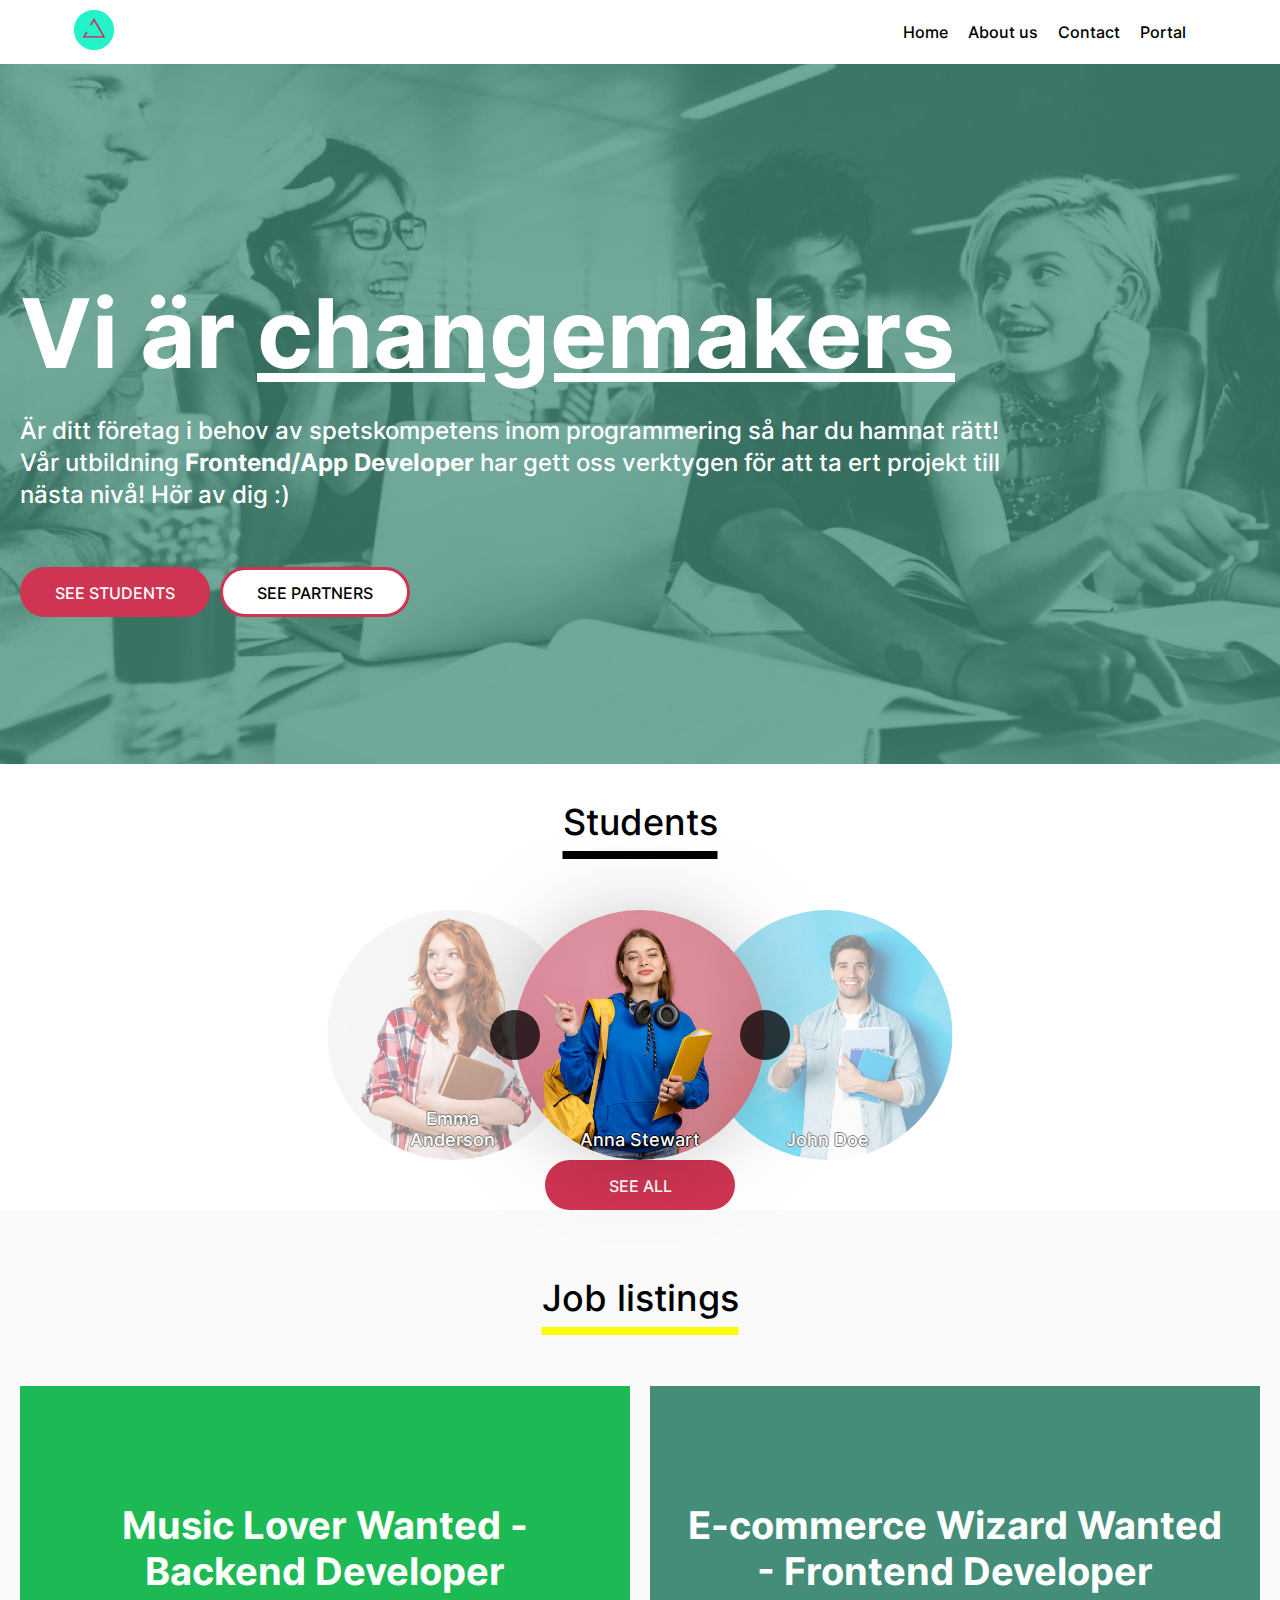
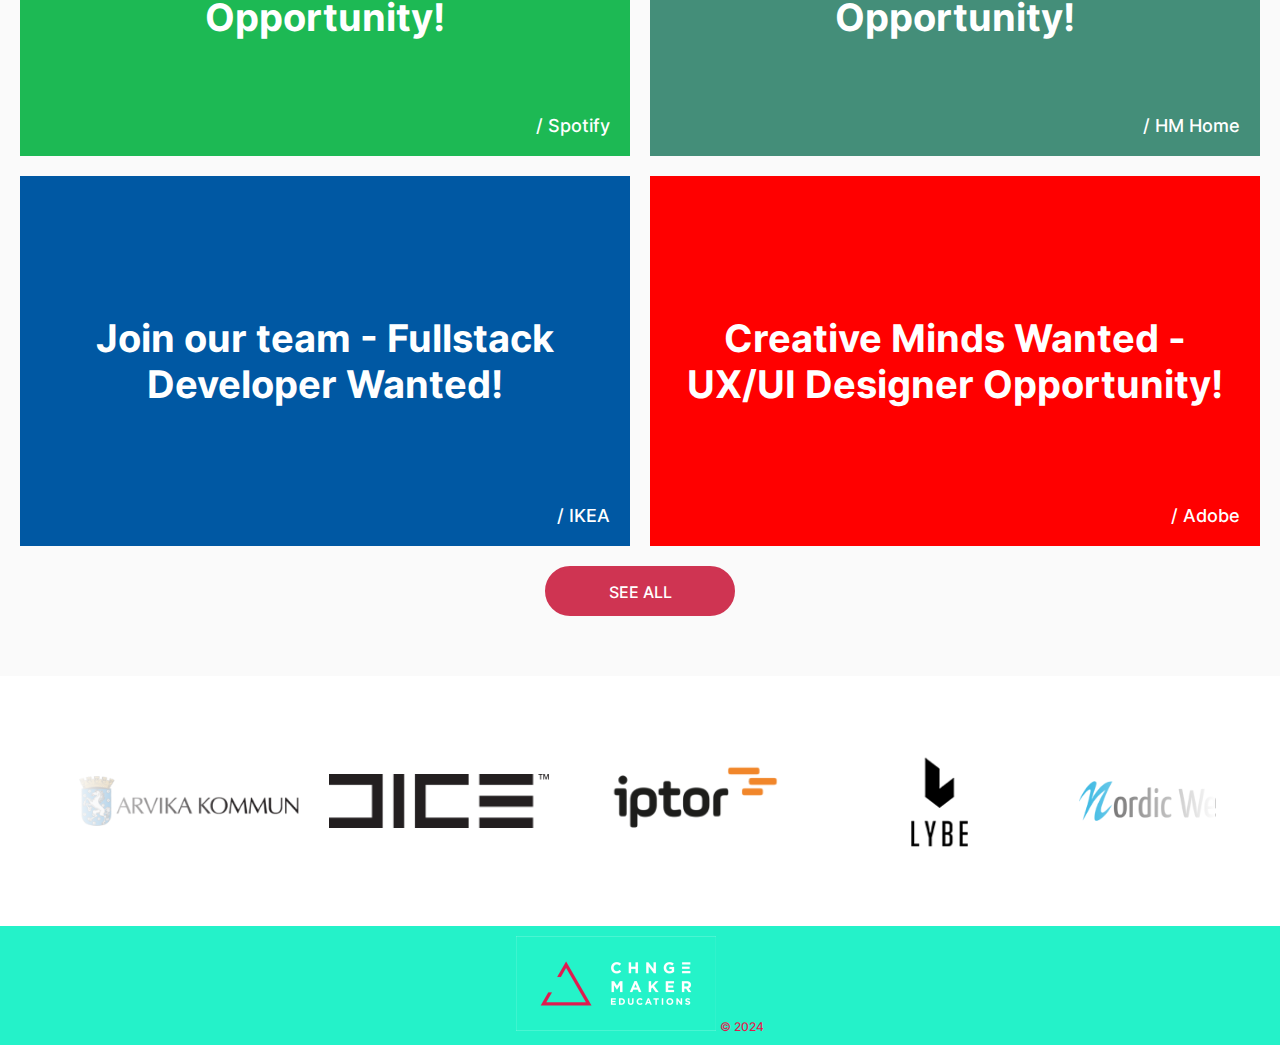
==== commit 3c665457: "Adds contact-page" ====
--- a/index.html
+++ b/index.html
@@ -28,7 +28,7 @@
         <ul id="menu">
           <li><a href="./index.html">Home</a></li>
           <li><a href="./html/about.html">About us</a></li>
-          <li><a href="">Contact</a></li>
+          <li><a href="./html/contact.html">Contact</a></li>
           <li class="portal">
             <a href="#" id="portal">Portal</a>
             <ul class="submenu" id="submenu">
--- a/styles/main.css
+++ b/styles/main.css
@@ -4,20 +4,20 @@
 
 @font-face {
   font-family: "Inter";
+  font-weight: normal;
   src: url("../fonts/Inter/Inter-Regular.ttf");
-  font-weight: normal;
 }
 
 @font-face {
   font-family: "Inter";
+  font-weight: medium;
   src: url("../fonts/Inter/Inter-Medium.ttf");
-  font-weight: medium;
 }
 
 @font-face {
   font-family: "Inter";
+  font-weight: bold;
   src: url("../fonts/Inter/Inter-Bold.ttf");
-  font-weight: bold;
 }
 
 html {
@@ -30,84 +30,68 @@
 }
 
 .banner {
+  align-items: center;
   background-image: url(../Images/hero-welcome.jpeg);
+  background-position: center;
   background-size: cover;
-  background-position: center;
+  display: flex;
+  flex-direction: column;
   height: 700px;
-  display: flex;
-  align-items: center;
+  justify-content: center;
   padding: 20px;
+  text-align: center;
 }
 
 .banner-content {
-  text-align: left;
+  align-items: center;
   width: 100%;
 }
 
 .banner-content h1 {
   color: #fff;
   font-family: "Inter";
-  font-size: 6rem;
+  font-size: 3rem;
   margin-bottom: 0.5rem;
 }
 
 .banner-content p {
   color: #fff;
   font-family: "Inter";
-  font-size: 1.5rem;
+  font-size: 1rem;
   font-weight: medium;
   line-height: 2rem;
   margin-bottom: 1rem;
-}
-
-.button-group button {
-  margin: 0;
-  padding: 10px 20px;
+  width: 100%;
 }
 
 .button-group {
   display: flex;
-  gap: 10px;
+  flex-direction: column;
+  gap: 5px;
   justify-content: flex-start;
   padding-top: 40px;
 }
 
-.partners {
-  background-color: #fafafa;
-  padding: 30px 0;
-  text-align: center;
-}
-
-h3.section-title {
-  font-family: "Inter";
-  font-size: 2.25rem;
-  font-weight: normal;
-  padding-bottom: 30px;
-  text-align: center;
-  text-decoration: underline;
-  text-decoration-thickness: 8px;
-  text-underline-offset: 16px;
-}
-
 button,
 a.link-button {
-  padding: 8px 20px;
+  align-self: center;
+  background-color: #007bff;
   border: none;
-  background-color: #007bff;
+  border-radius: 50px;
   color: white;
-  text-align: center;
-  text-decoration: none;
+  cursor: pointer;
   display: inline-block;
-  cursor: pointer;
-  border-radius: 50px;
   font-family: "Inter";
   font-size: 1rem;
   font-weight: normal;
   height: 50px;
   line-height: 30px;
+  margin: 0;
+  padding: 8px 15px;
+  text-align: center;
+  text-decoration: none;
+  text-transform: uppercase;
   width: 190px;
-  text-transform: uppercase;
-  margin: 0;
 }
 
 button.see-all,
@@ -147,17 +131,55 @@
   background-color: #e6e6e6;
 }
 
+.partners {
+  background-color: #fafafa;
+  padding: 30px 0 60px 0;
+  text-align: center;
+}
+
 .partners .section-title {
   text-decoration-color: #faff06;
 }
 
+h3.section-title {
+  font-family: "Inter";
+  font-size: 2.25rem;
+  font-weight: normal;
+  padding-bottom: 30px;
+  text-align: center;
+  text-decoration: underline;
+  text-decoration-thickness: 8px;
+  text-underline-offset: 16px;
+}
+
+/* Media Query for Larger Screens */
 @media (min-width: 991px) {
+  .banner {
+    flex-direction: row;
+    justify-content: center;
+    text-align: left;
+  }
+
   .banner-content {
-    max-width: 1200px;
-    margin: 0 auto;
+    align-items: flex-start;
+    max-width: 1400px;
+  }
+
+  .banner-content h1 {
+    font-size: 6rem;
   }
 
   .banner-content p {
+    font-size: 1.5rem;
     width: 80%;
   }
+
+  .button-group {
+    flex-direction: row;
+    gap: 10px;
+  }
+
+  a.link-button {
+    padding: 8px 20px;
+  }
 }
--- a/styles/media-query.css
+++ b/styles/media-query.css
@@ -1,77 +1,72 @@
 @media screen and (max-width: 991px) {
+  .logo img {
+    max-width: 40px;
+    height: auto;
+    margin-left: 30px;
+  }
 
-    .logo img {
-        max-width: 40px;
-        height: auto;
-        margin-left: 30px;
-    }
+  #menu {
+    border-radius: 3px;
+    flex-direction: column;
+    justify-content: flex-start;
+    margin-left: 28px;
+    position: relative;
+    top: 0;
+    margin: 5px;
+    right: 0;
+    background-color: rgb(155, 158, 155);
+    box-shadow: 0 0 10px rgba(0, 0, 0, 0.1);
+    width: 100%;
+    display: none;
+  }
 
-    #menu {
-        border-radius: 3px;
-        flex-direction: column;
-        justify-content: flex-start;
-        margin-left: 28px;
-        position: relative;
-        top: 0;
-        margin: 5px;
-        right: 0;
-        background-color: rgb(155, 158, 155);
-        box-shadow: 0 0 10px rgba(0, 0, 0, 0.1);
-        width: 100%;
-        display: none;
-    }
+  #menu li {
+    text-align: center;
+    margin-bottom: 10px;
+    position: relative;
+  }
 
-    #menu li {
-        text-align: center;
-        margin-bottom: 10px;
-        position: relative;
-    }
+  #menu a {
+    display: block;
+    padding: 10px;
+    text-decoration: none;
+    color: black;
+    position: relative;
+  }
 
-    #menu a {
-        display: block;
-        padding: 10px;
-        text-decoration: none;
-        color: black;
-        position: relative;
-    }
+  #menu a:hover {
+    text-decoration: underline;
+  }
 
-    #menu a:hover {
-        text-decoration: underline;
-    }
+  .submenu {
+    display: none;
+    position: relative;
+    top: 0;
+    left: 0;
+    background-color: white;
+    box-shadow: 0 0 10px rgba(0, 0, 0, 0.1);
+    padding: 10px;
+    list-style: none;
+    margin: 0;
+    z-index: 1;
+    width: 100%;
+  }
 
-    .submenu {
-        display: none;
-        position: relative;
-        top: 0;
-        left: 0;
-        background-color: white;
-        box-shadow: 0 0 10px rgba(0, 0, 0, 0.1);
-        padding: 10px;
-        list-style: none;
-        margin: 0;
-        z-index: 1;
-        width: 100%;
-    }
+  #menu li:hover .submenu {
+    display: flex;
+    flex-direction: column;
+    position: relative;
+  }
 
-    #menu li:hover .submenu {
-        display: flex;
-        flex-direction: column;
-        position: relative;
-    }
+  .submenu li {
+    margin: 0;
+    text-align: center;
+  }
 
-    .submenu li {
-        margin: 0;
-        text-align: center;
-    }
-
-    .banner {
-        height: 100px;
-    }
-
-    #hamburger-menu {
-        color: #24f2c9;
-        display: block;
-        font-size: 24px;
-        cursor: pointer;
-    }
+  #hamburger-menu {
+    color: #24f2c9;
+    display: block;
+    font-size: 24px;
+    cursor: pointer;
+  }
 }
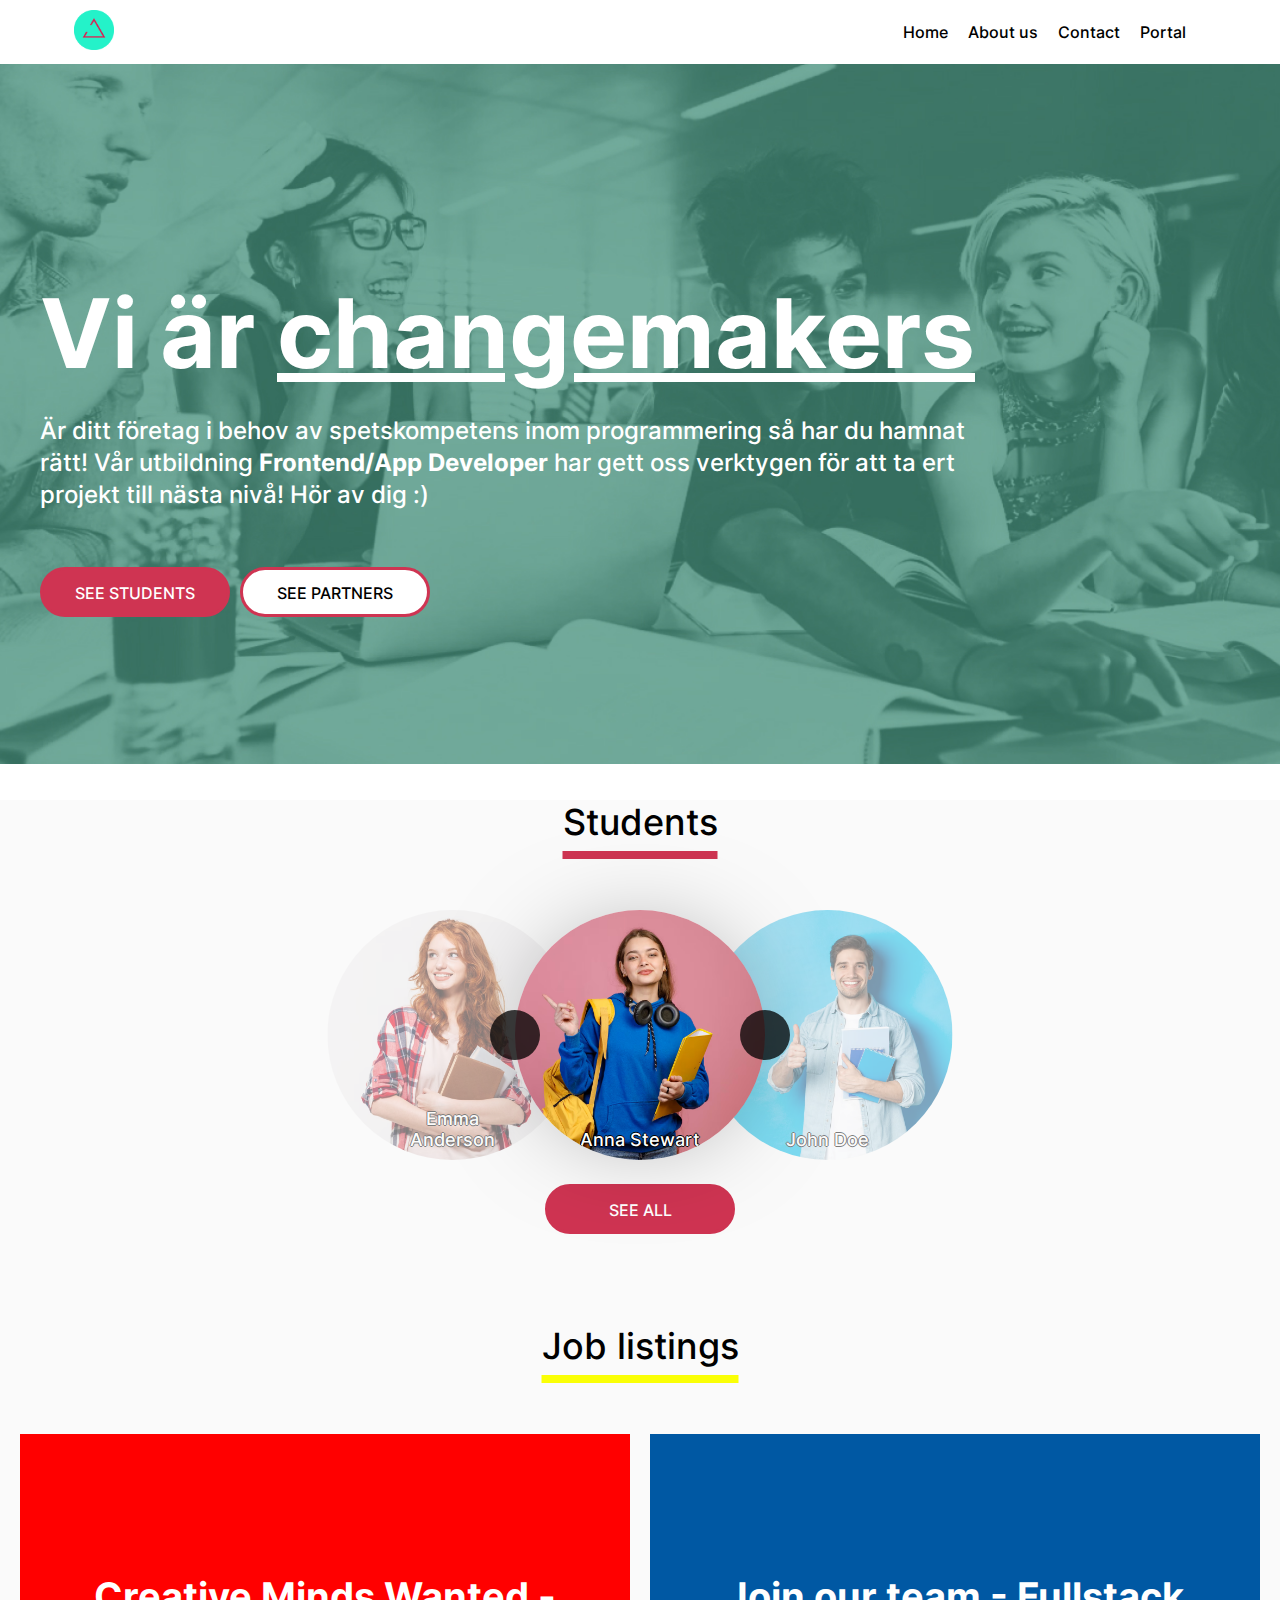
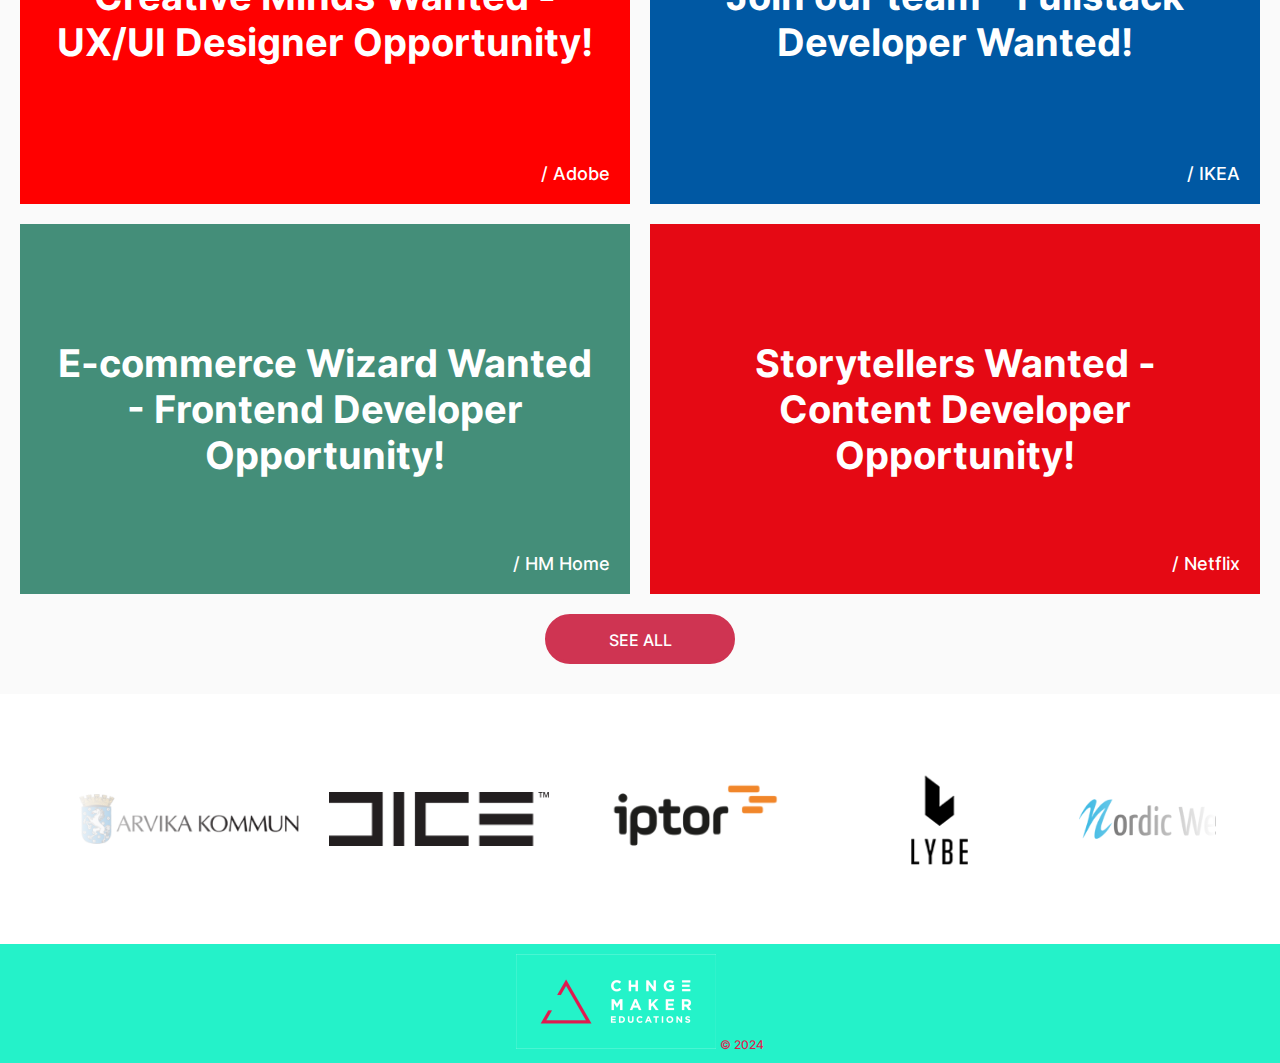
==== commit 1f2c60b7: "Adds correct linking and seperate js for index and partner-page" ====
--- a/index.html
+++ b/index.html
@@ -14,7 +14,7 @@
     <script src="./scripts/jquery-3.7.1.js" defer></script>
     <script src="./scripts/mobile-menu.js" defer></script>
     <script src="./scripts/org-slider.js" defer></script>
-    <script src="./scripts/partners.js" defer></script>
+    <script src="./scripts/partner-card.js" defer></script>
     <script src="./scripts/student-slider.js" defer></script>
     <script src="./scripts/submenu.js" defer></script>
   </head>
@@ -33,7 +33,7 @@
             <a href="#" id="portal">Portal</a>
             <ul class="submenu" id="submenu">
               <li><a href="./html/student-page.html">Students</a></li>
-              <li><a href="">Partners</a></li>
+              <li><a href="./html/partners.html">Partners</a></li>
             </ul>
           </li>
         </ul>
@@ -111,7 +111,9 @@
     <section class="partners">
       <h3 class="section-title">Job listings</h3>
       <div class="partner-cards"></div>
+      <a href="./html/partners.html">
       <button class="see-all">SEE ALL</button>
+    </a>
     </section>
 
     <div id="popup-overlay" class="hidden"></div>
--- a/styles/main.css
+++ b/styles/main.css
@@ -4,20 +4,20 @@
 
 @font-face {
   font-family: "Inter";
+  src: url("../fonts/Inter/Inter-Regular.ttf");
   font-weight: normal;
-  src: url("../fonts/Inter/Inter-Regular.ttf");
 }
 
 @font-face {
   font-family: "Inter";
+  src: url("../fonts/Inter/Inter-Medium.ttf");
   font-weight: medium;
-  src: url("../fonts/Inter/Inter-Medium.ttf");
 }
 
 @font-face {
   font-family: "Inter";
+  src: url("../fonts/Inter/Inter-Bold.ttf");
   font-weight: bold;
-  src: url("../fonts/Inter/Inter-Bold.ttf");
 }
 
 html {
@@ -30,68 +30,84 @@
 }
 
 .banner {
+  background-image: url(../Images/hero-welcome.jpeg);
+  background-size: cover;
+  background-position: center;
+  height: 700px;
+  display: flex;
   align-items: center;
-  background-image: url(../Images/hero-welcome.jpeg);
-  background-position: center;
-  background-size: cover;
-  display: flex;
-  flex-direction: column;
-  height: 700px;
-  justify-content: center;
   padding: 20px;
-  text-align: center;
 }
 
 .banner-content {
-  align-items: center;
+  text-align: left;
   width: 100%;
 }
 
 .banner-content h1 {
   color: #fff;
   font-family: "Inter";
-  font-size: 3rem;
+  font-size: 6rem;
   margin-bottom: 0.5rem;
 }
 
 .banner-content p {
   color: #fff;
   font-family: "Inter";
-  font-size: 1rem;
+  font-size: 1.5rem;
   font-weight: medium;
   line-height: 2rem;
   margin-bottom: 1rem;
-  width: 100%;
+}
+
+.button-group button {
+  margin: 0;
+  padding: 10px 20px;
 }
 
 .button-group {
   display: flex;
-  flex-direction: column;
-  gap: 5px;
+  gap: 10px;
   justify-content: flex-start;
   padding-top: 40px;
 }
 
+.partners {
+  background-color: #fafafa;
+  padding: 30px 0;
+  text-align: center;
+}
+
+h3.section-title {
+  font-family: "Inter";
+  font-size: 2.25rem;
+  font-weight: normal;
+  padding-bottom: 30px;
+  text-align: center;
+  text-decoration: underline;
+  text-decoration-thickness: 8px;
+  text-underline-offset: 16px;
+}
+
 button,
 a.link-button {
-  align-self: center;
+  padding: 8px 20px;
+  border: none;
   background-color: #007bff;
-  border: none;
+  color: white;
+  text-align: center;
+  text-decoration: none;
+  display: inline-block;
+  cursor: pointer;
   border-radius: 50px;
-  color: white;
-  cursor: pointer;
-  display: inline-block;
   font-family: "Inter";
   font-size: 1rem;
   font-weight: normal;
   height: 50px;
   line-height: 30px;
+  width: 190px;
+  text-transform: uppercase;
   margin: 0;
-  padding: 8px 15px;
-  text-align: center;
-  text-decoration: none;
-  text-transform: uppercase;
-  width: 190px;
 }
 
 button.see-all,
@@ -131,55 +147,21 @@
   background-color: #e6e6e6;
 }
 
-.partners {
-  background-color: #fafafa;
-  padding: 30px 0 60px 0;
-  text-align: center;
-}
-
 .partners .section-title {
   text-decoration-color: #faff06;
 }
 
-h3.section-title {
-  font-family: "Inter";
-  font-size: 2.25rem;
-  font-weight: normal;
-  padding-bottom: 30px;
-  text-align: center;
-  text-decoration: underline;
-  text-decoration-thickness: 8px;
-  text-underline-offset: 16px;
+.students-container .section-title {
+  text-decoration-color: #ce3452;
 }
 
-/* Media Query for Larger Screens */
 @media (min-width: 991px) {
-  .banner {
-    flex-direction: row;
-    justify-content: center;
-    text-align: left;
-  }
-
   .banner-content {
-    align-items: flex-start;
-    max-width: 1400px;
-  }
-
-  .banner-content h1 {
-    font-size: 6rem;
+    max-width: 1200px;
+    margin: 0 auto;
   }
 
   .banner-content p {
-    font-size: 1.5rem;
     width: 80%;
   }
-
-  .button-group {
-    flex-direction: row;
-    gap: 10px;
-  }
-
-  a.link-button {
-    padding: 8px 20px;
-  }
 }
--- a/styles/student-slider.css
+++ b/styles/student-slider.css
@@ -1,4 +1,6 @@
-
+.students-container {
+  background-color: #fafafa;
+}
 
 .student-slider-container {
  height: 250px;
@@ -98,6 +100,7 @@
   display: flex;
   align-items: center;
   justify-content: center;
+  padding: 24px;
 }
 
 .student-slider .student-name {
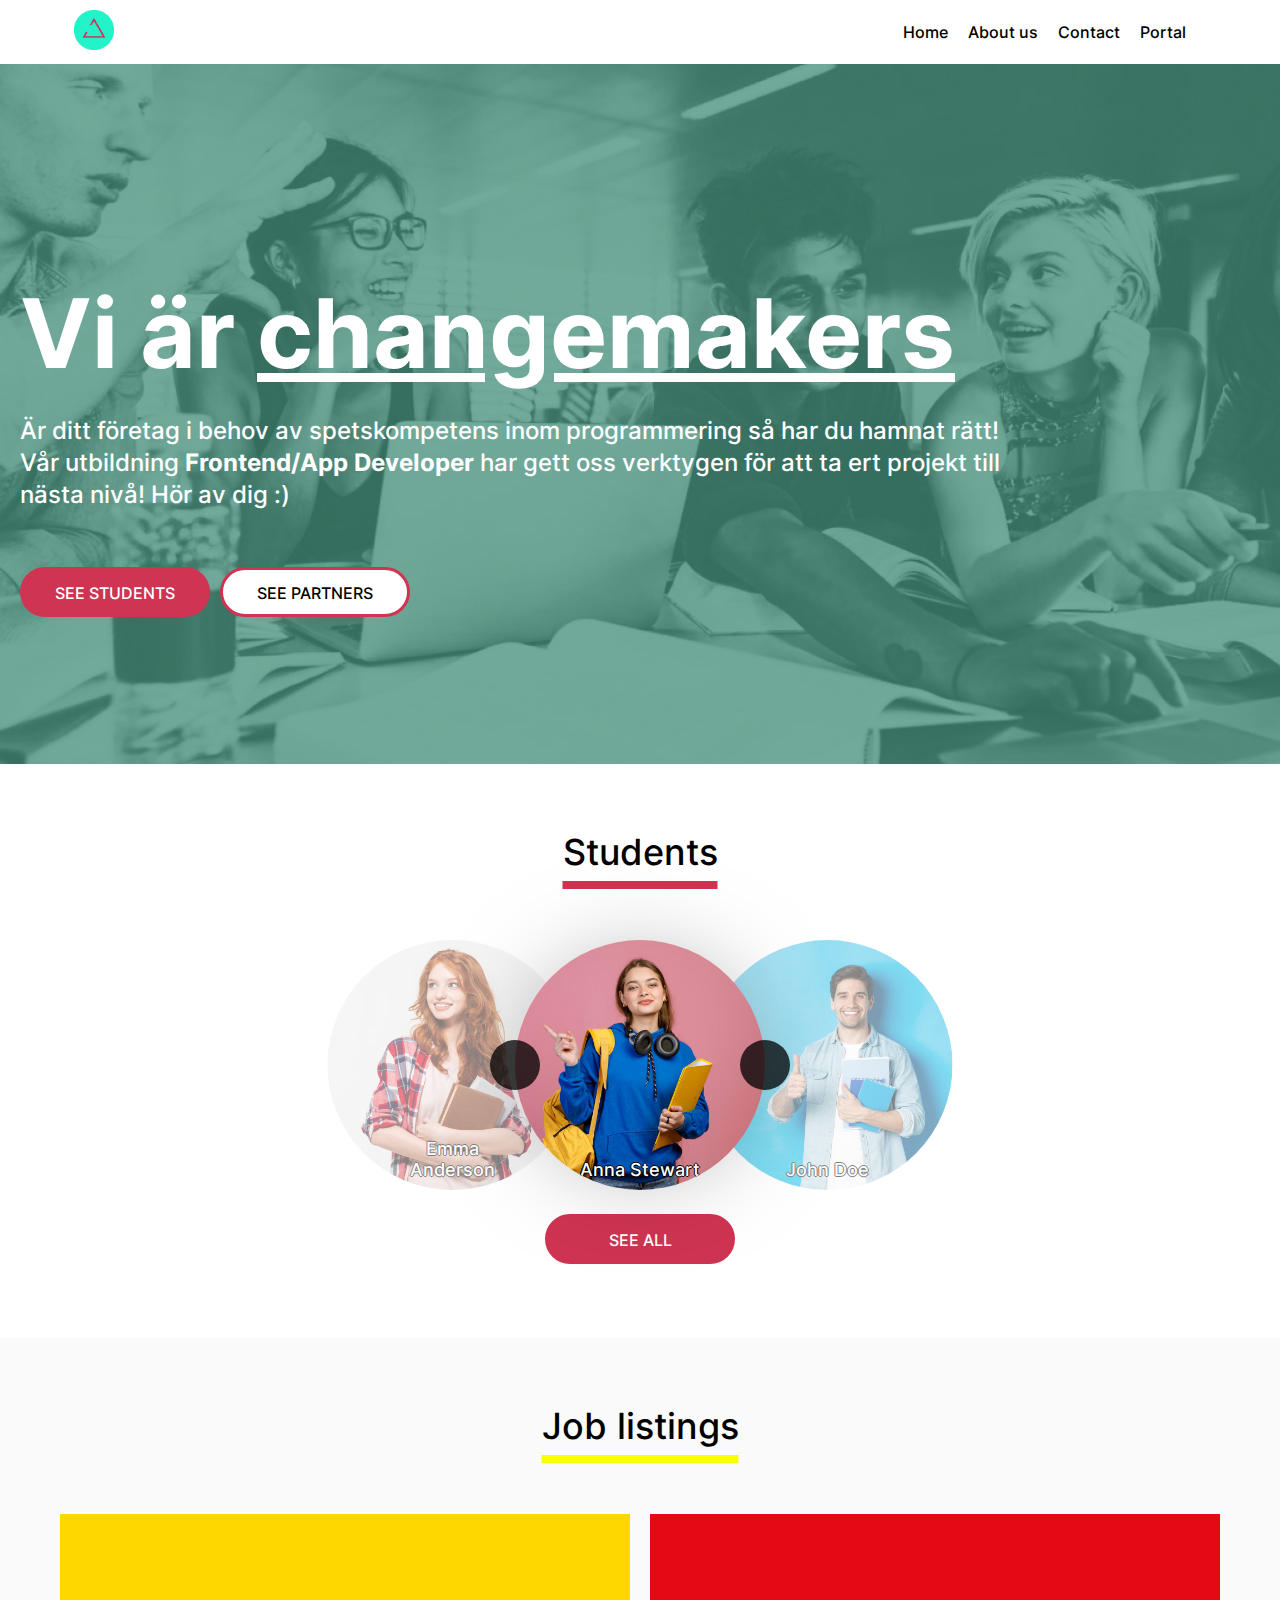
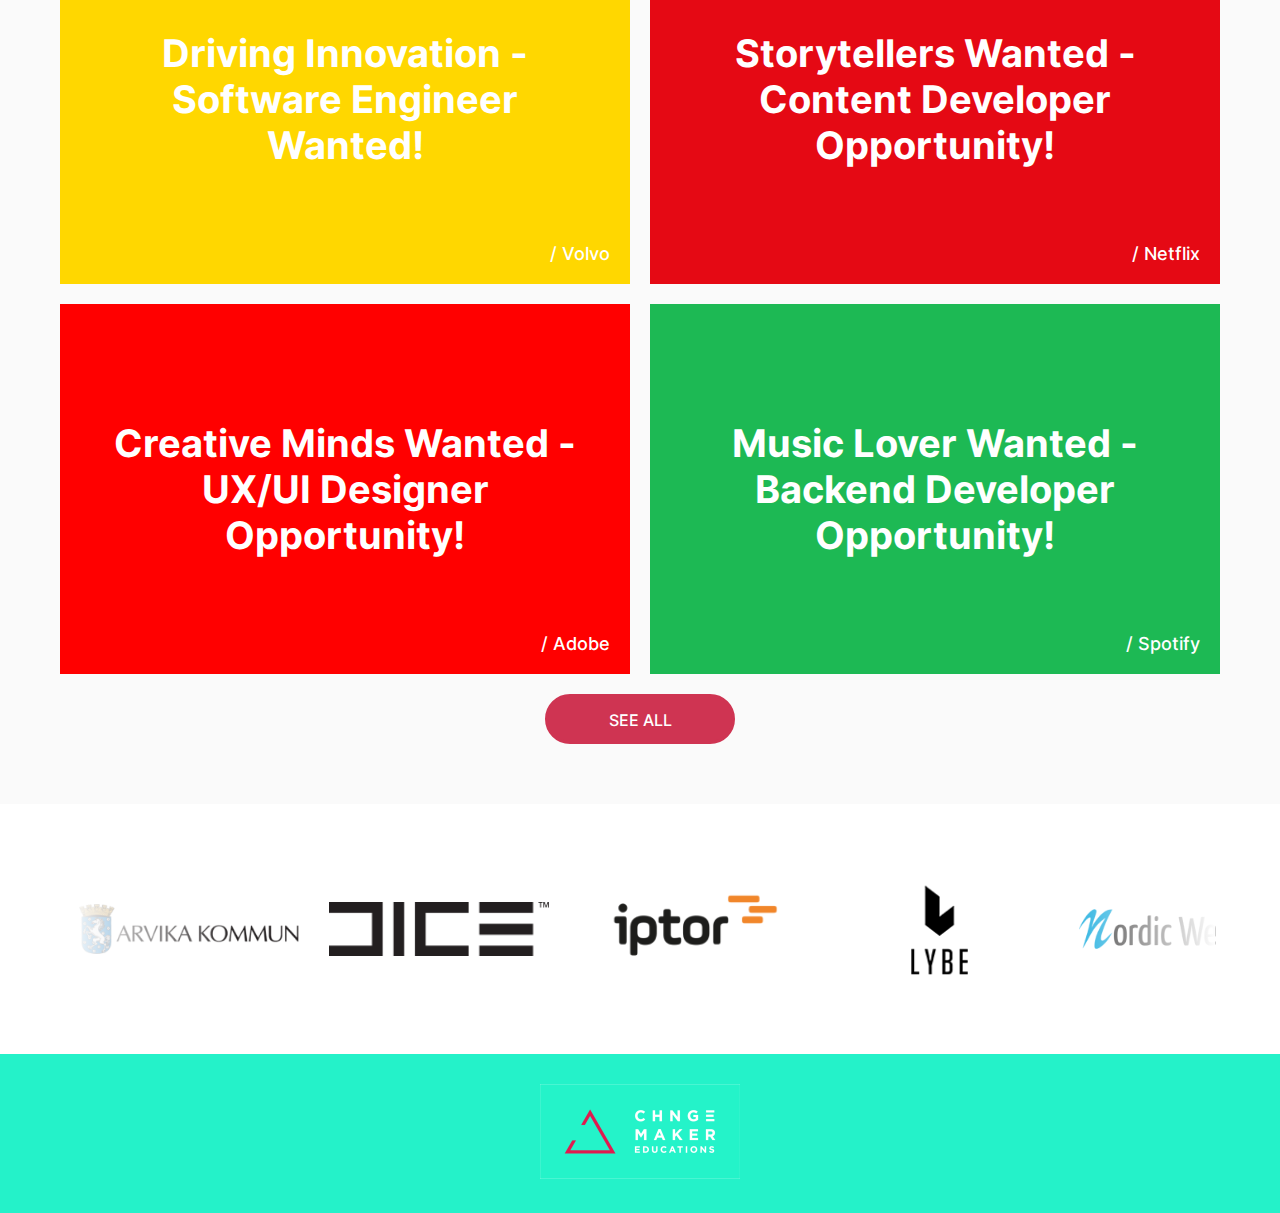
==== commit bf30201c: "Removes unessary bg-color, adds padding, removes copywrite from footer" ====
--- a/index.html
+++ b/index.html
@@ -201,7 +201,6 @@
         class="footer-logo"
         src="./Images/footer-logo.png"
         alt="Footer Image" />
-      <span class="footer-text">&copy; 2024</span>
     </footer>
   </body>
 </html>
--- a/styles/main.css
+++ b/styles/main.css
@@ -4,20 +4,20 @@
 
 @font-face {
   font-family: "Inter";
+  font-weight: normal;
   src: url("../fonts/Inter/Inter-Regular.ttf");
-  font-weight: normal;
 }
 
 @font-face {
   font-family: "Inter";
+  font-weight: medium;
   src: url("../fonts/Inter/Inter-Medium.ttf");
-  font-weight: medium;
 }
 
 @font-face {
   font-family: "Inter";
+  font-weight: bold;
   src: url("../fonts/Inter/Inter-Bold.ttf");
-  font-weight: bold;
 }
 
 html {
@@ -30,44 +30,44 @@
 }
 
 .banner {
+  align-items: center;
   background-image: url(../Images/hero-welcome.jpeg);
+  background-position: center;
   background-size: cover;
-  background-position: center;
+  display: flex;
+  flex-direction: column;
   height: 700px;
-  display: flex;
+  justify-content: center;
+  padding: 20px;
+  text-align: center;
+}
+
+.banner-content {
   align-items: center;
-  padding: 20px;
-}
-
-.banner-content {
-  text-align: left;
   width: 100%;
 }
 
 .banner-content h1 {
   color: #fff;
   font-family: "Inter";
-  font-size: 6rem;
+  font-size: 3rem;
   margin-bottom: 0.5rem;
 }
 
 .banner-content p {
   color: #fff;
   font-family: "Inter";
-  font-size: 1.5rem;
+  font-size: 1rem;
   font-weight: medium;
   line-height: 2rem;
   margin-bottom: 1rem;
-}
-
-.button-group button {
-  margin: 0;
-  padding: 10px 20px;
+  width: 100%;
 }
 
 .button-group {
   display: flex;
-  gap: 10px;
+  flex-direction: column;
+  gap: 5px;
   justify-content: flex-start;
   padding-top: 40px;
 }
@@ -82,7 +82,6 @@
   font-family: "Inter";
   font-size: 2.25rem;
   font-weight: normal;
-  padding-bottom: 30px;
   text-align: center;
   text-decoration: underline;
   text-decoration-thickness: 8px;
@@ -91,23 +90,24 @@
 
 button,
 a.link-button {
-  padding: 8px 20px;
+  align-self: center;
+  background-color: #007bff;
   border: none;
-  background-color: #007bff;
+  border-radius: 50px;
   color: white;
-  text-align: center;
-  text-decoration: none;
+  cursor: pointer;
   display: inline-block;
-  cursor: pointer;
-  border-radius: 50px;
   font-family: "Inter";
   font-size: 1rem;
   font-weight: normal;
   height: 50px;
   line-height: 30px;
+  margin: 0;
+  padding: 8px 15px;
+  text-align: center;
+  text-decoration: none;
+  text-transform: uppercase;
   width: 190px;
-  text-transform: uppercase;
-  margin: 0;
 }
 
 button.see-all,
@@ -147,6 +147,12 @@
   background-color: #e6e6e6;
 }
 
+.partners {
+  background-color: #fafafa;
+  padding: 30px 0 60px 0;
+  text-align: center;
+}
+
 .partners .section-title {
   text-decoration-color: #faff06;
 }
@@ -155,13 +161,49 @@
   text-decoration-color: #ce3452;
 }
 
+.students-container .section-title {
+  text-decoration-color: #ce3452;
+}
+
+h3.section-title {
+  font-family: "Inter";
+  font-size: 2.25rem;
+  font-weight: normal;
+  padding-bottom: 30px;
+  text-align: center;
+  text-decoration: underline;
+  text-decoration-thickness: 8px;
+  text-underline-offset: 16px;
+}
+
+/* Media Query for Larger Screens */
 @media (min-width: 991px) {
+  .banner {
+    flex-direction: row;
+    justify-content: center;
+    text-align: left;
+  }
+
   .banner-content {
-    max-width: 1200px;
-    margin: 0 auto;
+    align-items: flex-start;
+    max-width: 1400px;
+  }
+
+  .banner-content h1 {
+    font-size: 6rem;
   }
 
   .banner-content p {
+    font-size: 1.5rem;
     width: 80%;
   }
-}
+
+  .button-group {
+    flex-direction: row;
+    gap: 10px;
+  }
+
+  a.link-button {
+    padding: 8px 20px;
+  }
+}
--- a/styles/header-footer.css
+++ b/styles/header-footer.css
@@ -1,96 +1,92 @@
 body {
-    margin: 0;
-    padding: 0;
-    font-family: Inter;
+  margin: 0;
+  padding: 0;
+  font-family: Inter;
 }
 
 header {
-    background-color: rgb(155, 158, 155);
-    box-shadow: 0 0 10px rgba(0, 0, 0, 0.1);
-    display: flex;
-    justify-content: space-between;
-    align-items: center;
-    padding: 10px;
-    background: white;
-    color: black;
+  background-color: rgb(155, 158, 155);
+  box-shadow: 0 0 10px rgba(0, 0, 0, 0.1);
+  display: flex;
+  justify-content: space-between;
+  align-items: center;
+  padding: 10px;
+  background: white;
+  color: black;
 }
 
 .logo img {
-    max-width: 40px;
-    height: auto;
-    margin-left: 64px;
+  max-width: 40px;
+  height: auto;
+  margin-left: 64px;
 }
 
 #main-nav {
-    display: flex;
-    justify-content: center;
+  display: flex;
+  justify-content: center;
 }
 
 #hamburger-menu {
-    font-size: 24px;
-    cursor: pointer;
-    display: none;
+  font-size: 24px;
+  cursor: pointer;
+  display: none;
 }
 
 #menu {
-    list-style: none;
-    padding: 0;
-    margin: 0;
-    display: flex;
-    margin-right: 64px;
+  list-style: none;
+  padding: 0;
+  margin: 0;
+  display: flex;
+  margin-right: 64px;
 }
 
 #menu li {
-    margin-right: 20px;
-    position: relative;
+  margin-right: 20px;
+  position: relative;
 }
 
 #menu a {
-    text-decoration: none;
-    color: black;
+  text-decoration: none;
+  color: black;
 }
 
 #menu a:hover {
-    text-decoration: underline;
+  text-decoration: underline;
 }
 
 .submenu {
-    border: 1px solid black;
-    border-radius: 3px;
-    display: none;
-    position: absolute;
-    top: 100%;
-    left: 0;
-    background-color: white;
-    box-shadow: 0 0 10px rgba(0, 0, 0, 0.1);
-    padding: 10px;
-    list-style: none;
-    margin: 0;
-    z-index: 1;
+  border: 1px solid black;
+  border-radius: 3px;
+  display: none;
+  position: absolute;
+  top: 100%;
+  left: 0;
+  background-color: white;
+  box-shadow: 0 0 10px rgba(0, 0, 0, 0.1);
+  padding: 10px;
+  list-style: none;
+  margin: 0;
+  z-index: 1;
 }
 
 #menu li:hover .submenu {
-    display: flex;
-    flex-direction: column;
+  display: flex;
+  flex-direction: column;
 }
 
 .submenu li {
-    margin: 0;
-    text-align: center;
+  margin: 0;
+  text-align: center;
 }
 
 footer {
-    background-color: #24f2c9;
-    color: #e01a4f;
-    text-align: center;
-    padding: 10px;
-    width: 100%;
+  background-color: #24f2c9;
+  color: #e01a4f;
+  text-align: center;
+  padding: 30px;
+  width: 100%;
 }
 
-
 span {
-    font-size: 12px;
+  font-size: 12px;
 }
-
-
-  --- a/styles/partner-card.css
+++ b/styles/partner-card.css
@@ -8,7 +8,7 @@
   justify-content: center;
   margin: 0 auto;
   padding: 0 20px;
-  max-width: 1440px;
+  max-width: 1200px;
 }
 
 .partner-card {
@@ -22,7 +22,6 @@
   overflow: hidden;
   padding: 20px;
   position: relative;
-  width: calc(100%);
 }
 
 .job-title {
--- a/styles/student-slider.css
+++ b/styles/student-slider.css
@@ -1,9 +1,9 @@
 .students-container {
-  background-color: #fafafa;
+  padding: 30px 0 50px;
 }
 
 .student-slider-container {
- height: 250px;
+  height: 250px;
 }
 
 .student-slider {
@@ -24,7 +24,7 @@
   border-radius: 50%;
   overflow: hidden;
   transition: all 300ms ease-in-out;
-  z-index: -1;  
+  z-index: -1;
   opacity: 0;
 }
 
@@ -115,10 +115,7 @@
   margin: 0;
 }
 
-
-
-@media screen and (max-width:991px) {
-
+@media screen and (max-width: 991px) {
   .student-slider .student-picture {
     width: 150px;
     height: 150px;
@@ -127,10 +124,9 @@
   .student-slider-container {
     height: 150px;
     width: auto;
-   }
+  }
 
-   .student-slider .button-container {
+  .student-slider .button-container {
     width: 150px;
-   }
-  
-}+  }
+}
